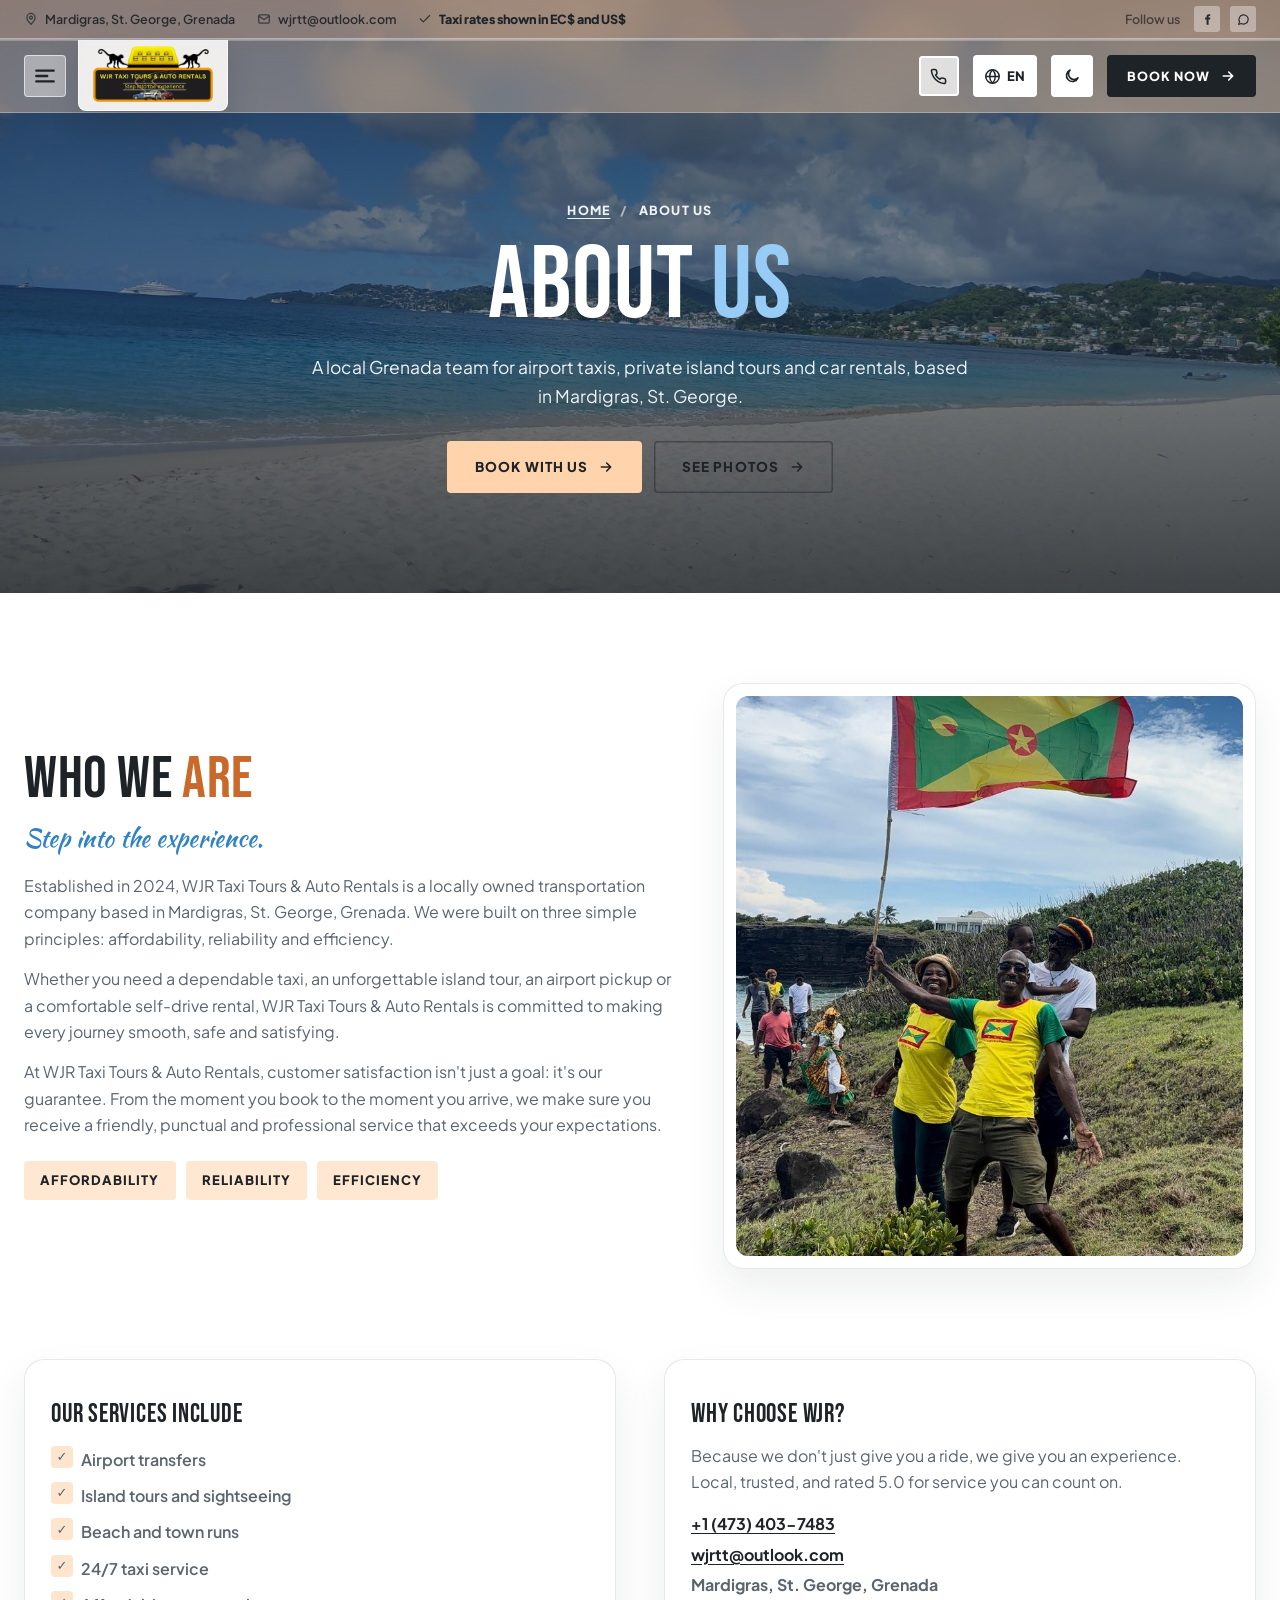
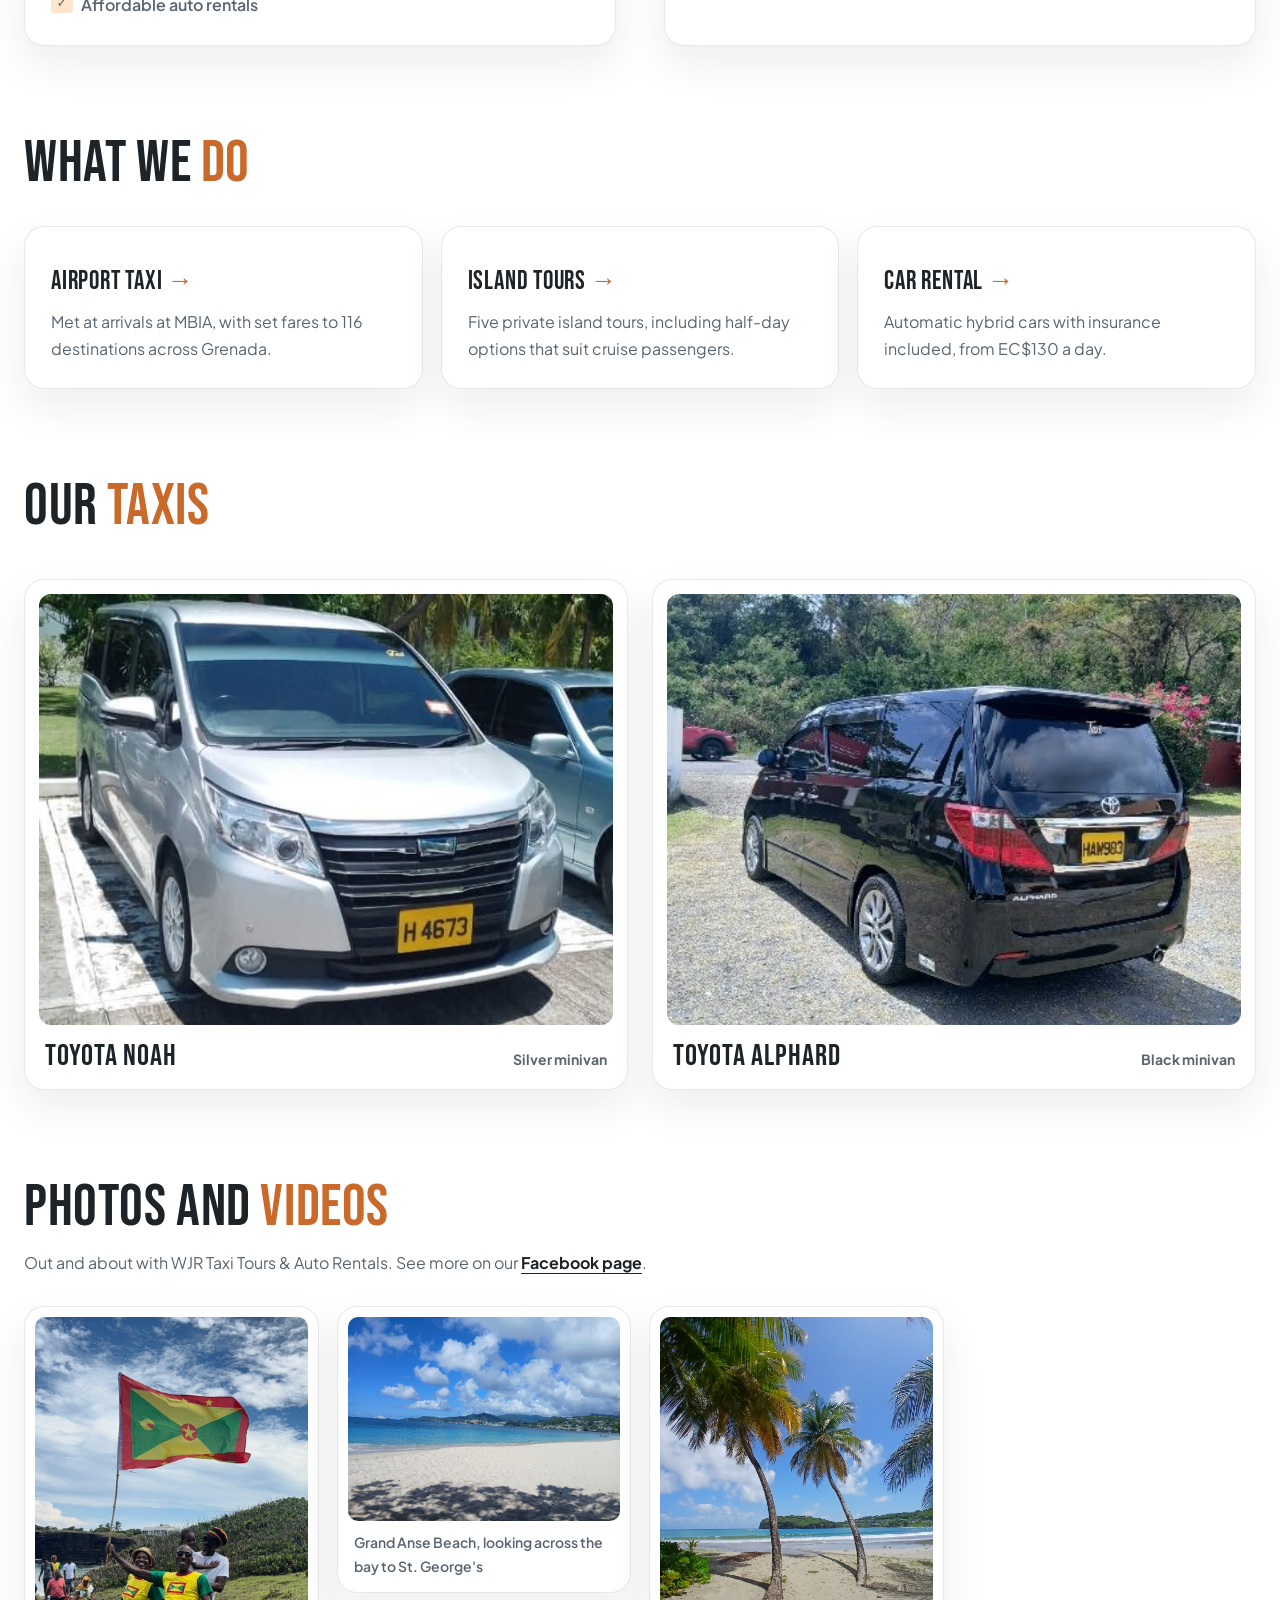
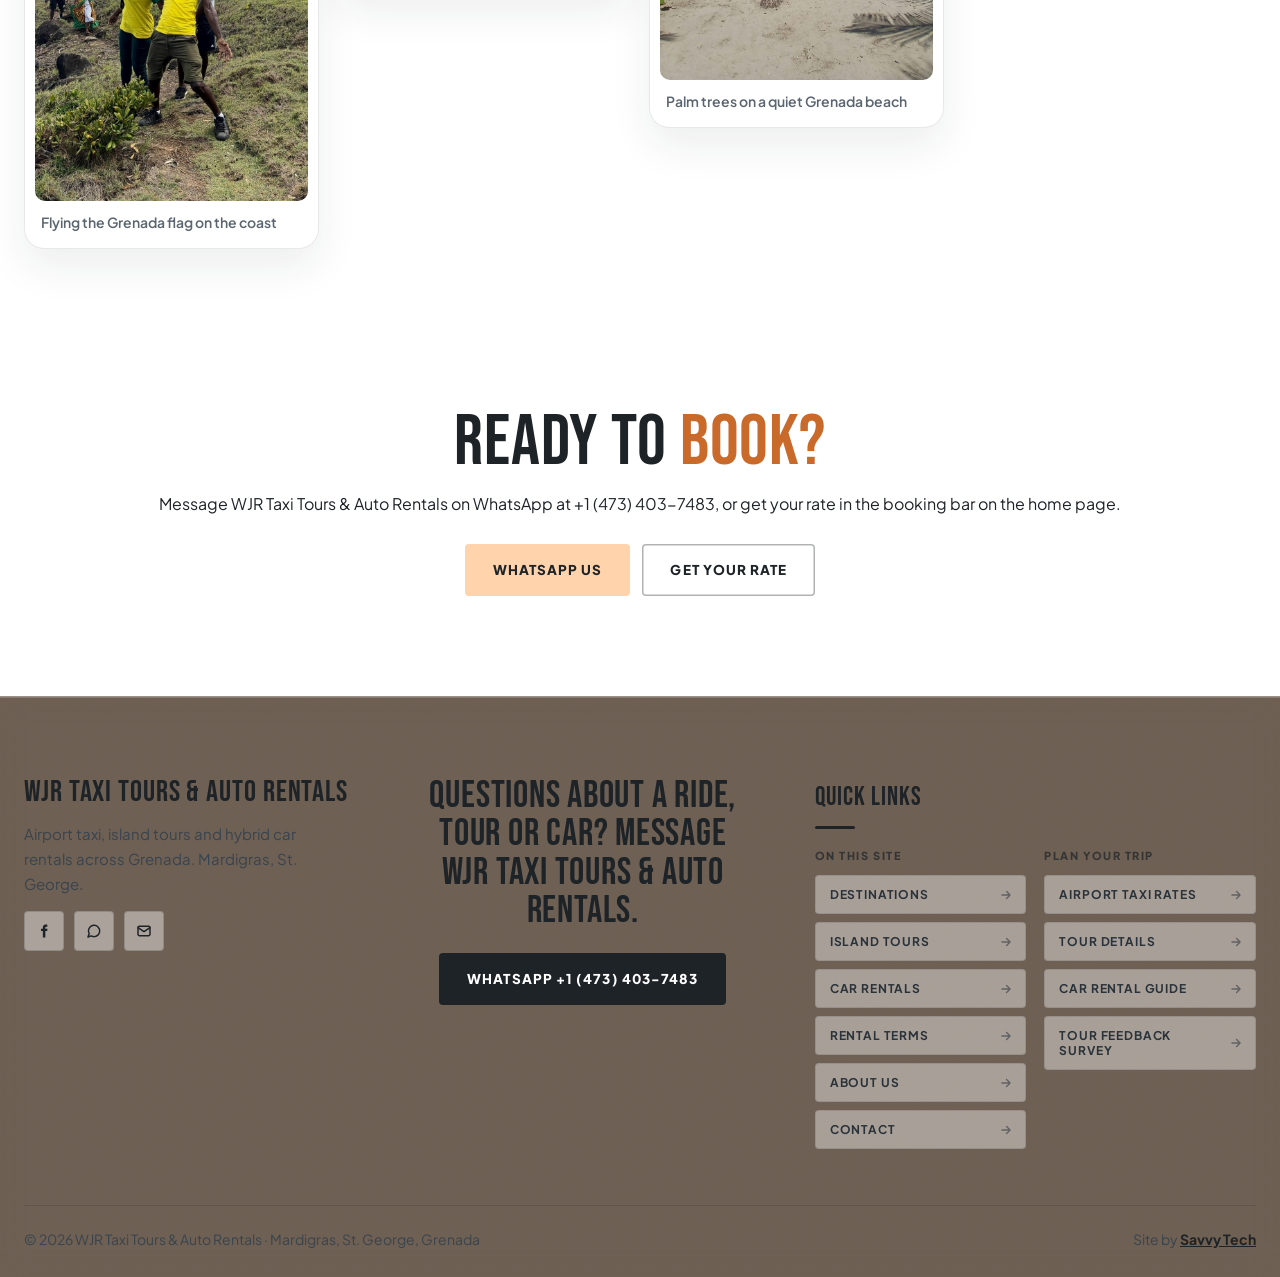
==== about/index.html @ b63c4456 "Add files via upload" ====
<!doctype html>
<html lang="en-GD" data-theme="light">
<head>
<meta charset="utf-8">
<base href="../">
<meta name="viewport" content="width=device-width, initial-scale=1, viewport-fit=cover">
<title>About Us | WJR Taxi Tours &amp; Auto Rentals, Grenada</title>
<meta name="description" content="Established in 2024, WJR Taxi Tours &amp; Auto Rentals is a locally owned taxi, island tour and car rental company in Mardigras, St. George, Grenada. Affordable, reliable and efficient.">
<meta name="keywords" content="Grenada taxi, Grenada airport taxi, Maurice Bishop International Airport taxi, MBIA taxi, Grenada airport transfer, Grenada island tours, private tour Grenada, car rental Grenada, hybrid car rental Grenada, taxi Grand Anse, St. George&#x27;s taxi, Grenada cruise port taxi, Mardigras St. George">
<link rel="canonical" href="https://projects473.github.io/wjrdemo2/about/">
<meta name="robots" content="index, follow, max-image-preview:large, max-snippet:-1">
<meta name="author" content="WJR Taxi Tours &amp; Auto Rentals">
<meta name="geo.region" content="GD-03">
<meta name="geo.placename" content="Mardigras, St. George, Grenada">
<meta name="geo.position" content="12.051823;-61.7259606">
<meta name="ICBM" content="12.051823, -61.7259606">
<meta name="format-detection" content="telephone=no">
<meta name="theme-color" content="#FFD3AC">
<link rel="icon" type="image/png" href="assets/favicon.png">
<link rel="apple-touch-icon" href="assets/apple-touch-icon.png">
<link rel="sitemap" type="application/xml" href="sitemap.xml">
<meta property="og:type" content="website">
<meta property="og:site_name" content="WJR Taxi Tours &amp; Auto Rentals">
<meta property="og:locale" content="en_US">
<meta property="og:title" content="About Us | WJR Taxi Tours &amp; Auto Rentals, Grenada">
<meta property="og:description" content="Established in 2024, WJR Taxi Tours &amp; Auto Rentals is a locally owned taxi, island tour and car rental company in Mardigras, St. George, Grenada. Affordable, reliable and efficient.">
<meta property="og:url" content="https://projects473.github.io/wjrdemo2/about/">
<meta property="og:image" content="https://projects473.github.io/wjrdemo2/assets/gallery/grenada-flag.jpg">
<meta property="og:image:alt" content="Flying the Grenada flag on the coast">
<meta name="twitter:card" content="summary_large_image">
<meta name="twitter:title" content="About Us | WJR Taxi Tours &amp; Auto Rentals, Grenada">
<meta name="twitter:description" content="Established in 2024, WJR Taxi Tours &amp; Auto Rentals is a locally owned taxi, island tour and car rental company in Mardigras, St. George, Grenada. Affordable, reliable and efficient.">
<meta name="twitter:image" content="https://projects473.github.io/wjrdemo2/assets/gallery/grenada-flag.jpg">
<script type="application/ld+json">
{
 "@context": "https://schema.org",
 "@graph": [
  {
   "@type": [
    "LocalBusiness",
    "TaxiService",
    "AutoRental"
   ],
   "@id": "https://projects473.github.io/wjrdemo2/#business",
   "name": "WJR Taxi Tours & Auto Rentals",
   "alternateName": "WJRTT",
   "slogan": "Step into the experience",
   "foundingDate": "2024",
   "openingHoursSpecification": {
    "@type": "OpeningHoursSpecification",
    "dayOfWeek": [
     "Monday",
     "Tuesday",
     "Wednesday",
     "Thursday",
     "Friday",
     "Saturday",
     "Sunday"
    ],
    "opens": "00:00",
    "closes": "23:59"
   },
   "description": "Grenada airport taxi from Maurice Bishop International Airport, cruise port pickups, private island tours and automatic hybrid car rentals, with rates in EC$ and US$.",
   "url": "https://projects473.github.io/wjrdemo2/",
   "logo": "https://projects473.github.io/wjrdemo2/assets/wjr-logo.png",
   "image": [
    "https://projects473.github.io/wjrdemo2/assets/st-georges.jpg",
    "https://projects473.github.io/wjrdemo2/assets/tower-estate.jpg"
   ],
   "telephone": "+1-473-403-7483",
   "email": "wjrtt@outlook.com",
   "currenciesAccepted": "XCD, USD",
   "priceRange": "EC$30 to EC$650",
   "address": {
    "@type": "PostalAddress",
    "addressLocality": "Mardigras",
    "addressRegion": "St. George",
    "addressCountry": "GD"
   },
   "geo": {
    "@type": "GeoCoordinates",
    "latitude": 12.051823,
    "longitude": -61.7259606
   },
   "hasMap": "https://maps.app.goo.gl/k7Sct81pZx5L4zoy9",
   "sameAs": [
    "https://www.facebook.com/WJRTaxiTours/"
   ],
   "areaServed": [
    {
     "@type": "Country",
     "name": "Grenada"
    },
    {
     "@type": "Airport",
     "name": "Maurice Bishop International Airport",
     "iataCode": "GND"
    }
   ],
   "contactPoint": {
    "@type": "ContactPoint",
    "telephone": "+1-473-403-7483",
    "contactType": "reservations",
    "availableLanguage": [
     "English"
    ]
   },
   "hasOfferCatalog": {
    "@type": "OfferCatalog",
    "name": "Taxi, tours and car rentals",
    "itemListElement": [
     {
      "@type": "Offer",
      "itemOffered": {
       "@type": "TaxiService",
       "name": "Grenada airport taxi and transfers",
       "url": "https://projects473.github.io/wjrdemo2/grenada-airport-taxi/"
      }
     },
     {
      "@type": "Offer",
      "itemOffered": {
       "@type": "TouristTrip",
       "name": "Private Grenada island tours",
       "url": "https://projects473.github.io/wjrdemo2/grenada-island-tours/"
      }
     },
     {
      "@type": "Offer",
      "itemOffered": {
       "@type": "Service",
       "serviceType": "Car rental",
       "name": "Automatic hybrid car rental in Grenada",
       "url": "https://projects473.github.io/wjrdemo2/grenada-car-rental/"
      }
     }
    ]
   }
  },
  {
   "@type": "WebSite",
   "@id": "https://projects473.github.io/wjrdemo2/#website",
   "url": "https://projects473.github.io/wjrdemo2/",
   "name": "WJR Taxi Tours & Auto Rentals",
   "inLanguage": "en",
   "publisher": {
    "@id": "https://projects473.github.io/wjrdemo2/#business"
   }
  },
  {
   "@type": [
    "WebPage",
    "AboutPage"
   ],
   "@id": "https://projects473.github.io/wjrdemo2/about/#webpage",
   "url": "https://projects473.github.io/wjrdemo2/about/",
   "name": "About Us | WJR Taxi Tours & Auto Rentals, Grenada",
   "description": "Established in 2024, WJR Taxi Tours & Auto Rentals is a locally owned taxi, island tour and car rental company in Mardigras, St. George, Grenada. Affordable, reliable and efficient.",
   "isPartOf": {
    "@id": "https://projects473.github.io/wjrdemo2/#website"
   },
   "about": {
    "@id": "https://projects473.github.io/wjrdemo2/#business"
   },
   "inLanguage": "en",
   "dateModified": "2026-11-03",
   "breadcrumb": {
    "@id": "https://projects473.github.io/wjrdemo2/about/#breadcrumb"
   }
  },
  {
   "@type": "BreadcrumbList",
   "@id": "https://projects473.github.io/wjrdemo2/about/#breadcrumb",
   "itemListElement": [
    {
     "@type": "ListItem",
     "position": 1,
     "name": "Home",
     "item": "https://projects473.github.io/wjrdemo2/"
    },
    {
     "@type": "ListItem",
     "position": 2,
     "name": "About us",
     "item": "https://projects473.github.io/wjrdemo2/about/"
    }
   ]
  },
  {
   "@type": "ImageGallery",
   "@id": "https://projects473.github.io/wjrdemo2/about/#photos",
   "name": "Photos and videos",
   "associatedMedia": [
    {
     "@type": "ImageObject",
     "contentUrl": "https://projects473.github.io/wjrdemo2/assets/gallery/grenada-flag.jpg",
     "caption": "Flying the Grenada flag on the coast"
    },
    {
     "@type": "ImageObject",
     "contentUrl": "https://projects473.github.io/wjrdemo2/assets/gallery/grand-anse-beach.jpg",
     "caption": "Grand Anse Beach, looking across the bay to St. George's"
    },
    {
     "@type": "ImageObject",
     "contentUrl": "https://projects473.github.io/wjrdemo2/assets/gallery/beach-palms.jpg",
     "caption": "Palm trees on a quiet Grenada beach"
    }
   ]
  }
 ]
}
</script>
<link rel="preconnect" href="https://fonts.googleapis.com">
<link rel="preconnect" href="https://fonts.gstatic.com" crossorigin>
<link href="https://fonts.googleapis.com/css2?family=Bebas+Neue&family=Kaushan+Script&family=Plus+Jakarta+Sans:wght@400;500;600;700;800&display=swap" rel="stylesheet">
<link rel="stylesheet" href="css/styles.css?v=202611061220">
<script>(function(){var t=null;try{t=new URLSearchParams(location.search).get('theme')||localStorage.getItem('wjr-theme')}catch(e){}if(t==='dark')document.documentElement.removeAttribute('data-theme');var d=document.documentElement;if('IntersectionObserver' in window){d.classList.add('js-rv');setTimeout(function(){d.classList.add('rv-all')},5000)}})();</script>
</head>
<body>
<header class="nav" id="nav">
  <div class="topstrip">
    <div class="wrap">
      <div class="ts-l">
        <span><svg width="14" height="14" viewBox="0 0 24 24" fill="none" stroke="currentColor" stroke-width="2.2" stroke-linecap="round" stroke-linejoin="round"><path d="M12 21s-7-6.2-7-11.5a7 7 0 0 1 14 0C19 14.8 12 21 12 21z"/><circle cx="12" cy="9.5" r="2.5"/></svg>Mardigras, St. George, Grenada</span>
        <a href="mailto:wjrtt@outlook.com"><svg width="14" height="14" viewBox="0 0 24 24" fill="none" stroke="currentColor" stroke-width="2.2" stroke-linecap="round" stroke-linejoin="round"><rect x="3" y="5" width="18" height="14" rx="2"/><path d="m3 7 9 6 9-6"/></svg>wjrtt@outlook.com</a>
        <span class="ts-hl"><svg width="14" height="14" viewBox="0 0 24 24" fill="none" stroke="currentColor" stroke-width="2.2" stroke-linecap="round" stroke-linejoin="round"><path d="M20 6 9 17l-5-5"/></svg>Taxi rates shown in EC$ and US$</span>
      </div>
      <div class="ts-r">
        <span>Follow us</span>
        <a href="https://www.facebook.com/WJRTaxiTours/" target="_blank" rel="noopener" aria-label="WJR Taxi Tours &amp; Auto Rentals on Facebook"><svg width="13" height="13" viewBox="0 0 24 24" fill="currentColor"><path d="M14 8.5V6.8c0-.8.2-1.3 1.4-1.3H17V2.3c-.3 0-1.3-.1-2.5-.1-2.5 0-4.2 1.5-4.2 4.3v2H7.5V12h2.8v9.8H14V12h2.8l.4-3.5z"/></svg></a>
        <a href="https://wa.me/14734037483" target="_blank" rel="noopener" aria-label="WhatsApp"><svg width="13" height="13" viewBox="0 0 24 24" fill="none" stroke="currentColor" stroke-width="2.2" stroke-linecap="round" stroke-linejoin="round"><path d="M3 21l1.7-5A8.5 8.5 0 1 1 8 19.3L3 21z"/></svg></a>
      </div>
    </div>
  </div>
  <div class="bar">
    <div class="wrap">
    <button class="menu-btn" type="button" aria-label="Open menu" aria-expanded="false" aria-controls="navlinks" id="menuBtn"><svg width="26" height="26" viewBox="0 0 24 24" fill="none" stroke="currentColor" stroke-width="2.2" stroke-linecap="round"><path d="M4 7h16M4 12h10M4 17h16"/></svg></button>
    <nav class="nav-links" id="navlinks" aria-label="Main">
      <a href="#destinations"><svg width="15" height="15" viewBox="0 0 24 24" fill="none" stroke="currentColor" stroke-width="2.2" stroke-linecap="round" stroke-linejoin="round"><path d="M12 21s-7-6.2-7-11.5a7 7 0 0 1 14 0C19 14.8 12 21 12 21z"/><circle cx="12" cy="9.5" r="2.5"/></svg><span>Destinations</span></a>
      <a href="#tours"><svg width="15" height="15" viewBox="0 0 24 24" fill="none" stroke="currentColor" stroke-width="2.2" stroke-linecap="round" stroke-linejoin="round"><path d="M12 22c0-6 1-10 3-13"/><path d="M15 9c-2-3-6-3-9-1 3 0 5 1 7 3M15 9c1-3 5-4 8-2-3 0-5 1-6 3M15 9c0-3-2-5-5-6 1 2 2 4 2 6"/></svg><span>Tours</span></a>
      <a href="#rentals"><svg width="15" height="15" viewBox="0 0 24 24" fill="none" stroke="currentColor" stroke-width="2.2" stroke-linecap="round" stroke-linejoin="round"><circle cx="8" cy="15" r="4"/><path d="m10.8 12.2 8.2-8.2M17 6l2 2M15 8l2 2"/></svg><span>Rentals</span></a>
      <a href="#contact"><svg width="15" height="15" viewBox="0 0 24 24" fill="none" stroke="currentColor" stroke-width="2.2" stroke-linecap="round" stroke-linejoin="round"><path d="M3 21l1.7-5A8.5 8.5 0 1 1 8 19.3L3 21z"/></svg><span>Contact</span></a>
      <a href="about/"><svg width="15" height="15" viewBox="0 0 24 24" fill="none" stroke="currentColor" stroke-width="2.2" stroke-linecap="round" stroke-linejoin="round"><circle cx="12" cy="8" r="4"/><path d="M4 21a8 8 0 0 1 16 0"/></svg><span>About</span></a>
    </nav>
    <a class="brand" href="#top" aria-label="WJR Taxi Tours and Auto Rentals, home"><img src="assets/wjr-logo-sm.png" alt="WJR Taxi Tours &amp; Auto Rentals logo" width="300" height="140"></a>
    <div class="nav-r">
      <a class="nav-call" href="tel:+14734037483"><i><svg width="17" height="17" viewBox="0 0 24 24" fill="none" stroke="currentColor" stroke-width="2.2" stroke-linecap="round" stroke-linejoin="round"><path d="M22 16.9v3a2 2 0 0 1-2.2 2 19.8 19.8 0 0 1-8.6-3.1 19.5 19.5 0 0 1-6-6A19.8 19.8 0 0 1 2.1 4.2 2 2 0 0 1 4.1 2h3a2 2 0 0 1 2 1.7c.1 1 .4 1.9.7 2.8a2 2 0 0 1-.5 2.1L8 9.9a16 16 0 0 0 6 6l1.3-1.3a2 2 0 0 1 2.1-.4c.9.3 1.8.6 2.8.7a2 2 0 0 1 1.7 2z"/></svg></i><span><small>Call or WhatsApp</small><b>+1 (473) 403-7483</b></span></a>
      <div class="lang notranslate" translate="no"><button class="lang-btn" type="button" id="langBtn" aria-haspopup="true" aria-expanded="false" aria-controls="langMenu" aria-label="Choose language" title="Translate this page"><svg width="17" height="17" viewBox="0 0 24 24" fill="none" stroke="currentColor" stroke-width="2" stroke-linecap="round" stroke-linejoin="round" aria-hidden="true"><circle cx="12" cy="12" r="9.5"/><path d="M2.5 12h19M12 2.5c2.6 2.6 4 6 4 9.5s-1.4 6.9-4 9.5c-2.6-2.6-4-6-4-9.5s1.4-6.9 4-9.5z"/></svg><span id="langCode">EN</span></button><ul class="lang-menu" id="langMenu" role="menu" hidden><li><button type="button" role="menuitemradio" data-lang="en" lang="en">English</button></li><li><button type="button" role="menuitemradio" data-lang="es" lang="es">Español</button></li><li><button type="button" role="menuitemradio" data-lang="fr" lang="fr">Français</button></li><li><button type="button" role="menuitemradio" data-lang="de" lang="de">Deutsch</button></li><li><button type="button" role="menuitemradio" data-lang="it" lang="it">Italiano</button></li><li><button type="button" role="menuitemradio" data-lang="pt" lang="pt">Português</button></li><li><button type="button" role="menuitemradio" data-lang="nl" lang="nl">Nederlands</button></li><li><button type="button" role="menuitemradio" data-lang="zh-CN" lang="zh-CN">中文</button></li></ul></div>
      <button class="theme-btn" type="button" id="themeBtn" aria-label="Switch to the white version" title="Switch between the charcoal and white versions"><svg class="moon" width="18" height="18" viewBox="0 0 24 24" fill="none" stroke="currentColor" stroke-width="2.2" stroke-linecap="round" stroke-linejoin="round"><circle cx="12" cy="12" r="4.5"/><path d="M12 2v2.5M12 19.5V22M2 12h2.5M19.5 12H22M4.9 4.9l1.8 1.8M17.3 17.3l1.8 1.8M4.9 19.1l1.8-1.8M17.3 6.7l1.8-1.8"/></svg><svg class="sun" width="18" height="18" viewBox="0 0 24 24" fill="none" stroke="currentColor" stroke-width="2.2" stroke-linecap="round" stroke-linejoin="round"><path d="M20 14.5A8 8 0 1 1 9.5 4a6.5 6.5 0 0 0 10.5 10.5z"/></svg></button>
      <a class="btn btn-dark btn-sm book-btn" href="#book">Book now <svg width="16" height="16" viewBox="0 0 24 24" fill="none" stroke="currentColor" stroke-width="2.4" stroke-linecap="round" stroke-linejoin="round"><path d="M5 12h14M13 6l6 6-6 6"/></svg></a>
    </div>
    </div>
  </div>
</header>

<main id="top">
  <section class="page-hero">
    <div class="bgimg" style="background-image:url('assets/gallery/grand-anse-beach.jpg')" aria-hidden="true"></div>
    <div class="wrap">
      <nav class="crumbs" aria-label="Breadcrumb"><ol><li><a href="./">Home</a></li><li aria-current="page">About us</li></ol></nav>
      <h1>About <span>us</span></h1>
      <p class="intro">A local Grenada team for airport taxis, private island tours and car rentals, based in Mardigras, St. George.</p>
      <div class="ctas"><a class="btn" href="./#book">Book with us <svg width="16" height="16" viewBox="0 0 24 24" fill="none" stroke="currentColor" stroke-width="2.4" stroke-linecap="round" stroke-linejoin="round" aria-hidden="true"><path d="M5 12h14M13 6l6 6-6 6"/></svg></a><a class="btn btn-ghost" href="about/#photos">See photos <svg width="16" height="16" viewBox="0 0 24 24" fill="none" stroke="currentColor" stroke-width="2.4" stroke-linecap="round" stroke-linejoin="round" aria-hidden="true"><path d="M5 12h14M13 6l6 6-6 6"/></svg></a></div>
    </div>
  </section>

  <section class="page-sec">
    <div class="wrap about-grid">
      <div>
        <h2 class="h2">Who we <span class="sky">are</span></h2>
        <p class="about-slogan">Step into the experience.</p>
        <p class="sub">Established in 2024, WJR Taxi Tours &amp; Auto Rentals is a locally owned transportation company based in Mardigras, St. George, Grenada. We were built on three simple principles: affordability, reliability and efficiency.</p>
        <p class="sub">Whether you need a dependable taxi, an unforgettable island tour, an airport pickup or a comfortable self-drive rental, WJR Taxi Tours &amp; Auto Rentals is committed to making every journey smooth, safe and satisfying.</p>
        <p class="sub">At WJR Taxi Tours &amp; Auto Rentals, customer satisfaction isn&#39;t just a goal: it&#39;s our guarantee. From the moment you book to the moment you arrive, we make sure you receive a friendly, punctual and professional service that exceeds your expectations.</p>
        <div class="principles"><span>Affordability</span><span>Reliability</span><span>Efficiency</span></div>
      </div>
      <figure class="about-photo glass"><img src="assets/gallery/grenada-flag.jpg" alt="Flying the Grenada flag on the coast" loading="eager"></figure>
    </div>
  </section>
  <section class="page-sec">
    <div class="wrap about-grid two-col">
      <div class="feature glass">
        <h3>Our services include</h3>
        <ul class="ticks"><li>Airport transfers</li><li>Island tours and sightseeing</li><li>Beach and town runs</li><li>24/7 taxi service</li><li>Affordable auto rentals</li></ul>
      </div>
      <div class="feature glass">
        <h3>Why choose WJR?</h3>
        <p>Because we don&#39;t just give you a ride, we give you an experience. Local, trusted, and rated 5.0 for service you can count on.</p>
        <p class="contact-lines"><a href="tel:+14734037483">+1 (473) 403-7483</a><a href="mailto:wjrtt@outlook.com">wjrtt@outlook.com</a><span>Mardigras, St. George, Grenada</span></p>
      </div>
    </div>
  </section>
  <section class="page-sec">
    <div class="wrap">
      <h2 class="h2">What we <span class="sky">do</span></h2>
      <div class="feature-grid three">
        <a class="feature glass link-card" href="grenada-airport-taxi/"><h3>Airport taxi</h3><p>Met at arrivals at MBIA, with set fares to 116 destinations across Grenada.</p></a>
        <a class="feature glass link-card" href="grenada-island-tours/"><h3>Island tours</h3><p>Five private island tours, including half-day options that suit cruise passengers.</p></a>
        <a class="feature glass link-card" href="grenada-car-rental/"><h3>Car rental</h3><p>Automatic hybrid cars with insurance included, from EC$130 a day.</p></a>
      </div>
    </div>
  </section>
  <section class="page-sec">
    <div class="wrap">
      <h2 class="h2">Our <span class="sky">taxis</span></h2>
      <div class="fleet">
        <figure class="fleet-card glass"><img src="assets/taxi-noah.jpg" alt="Silver Toyota Noah taxi minivan from WJR Taxi Tours &amp; Auto Rentals" loading="lazy"><figcaption><b>Toyota Noah</b><span>Silver minivan</span></figcaption></figure>
        <figure class="fleet-card glass"><img src="assets/taxi-alphard.jpg" alt="Black Toyota Alphard taxi minivan from WJR Taxi Tours &amp; Auto Rentals" loading="lazy"><figcaption><b>Toyota Alphard</b><span>Black minivan</span></figcaption></figure>
      </div>
      
    </div>
  </section>
  <section class="page-sec" id="photos">
    <div class="wrap">
      <h2 class="h2">Photos and <span class="sky">videos</span></h2>
      <p class="sub">Out and about with WJR Taxi Tours &amp; Auto Rentals. See more on our <a class="inline-link" href="https://www.facebook.com/WJRTaxiTours/" target="_blank" rel="noopener">Facebook page</a>.</p>
      <div class="gal-grid" id="galleryGrid" data-src="data/gallery.json"><figure class="gal-item glass"><button type="button" class="gal-open" aria-label="View larger: Flying the Grenada flag on the coast"><img src="assets/gallery/grenada-flag.jpg" alt="Flying the Grenada flag on the coast" loading="lazy"></button><figcaption>Flying the Grenada flag on the coast</figcaption></figure><figure class="gal-item glass"><button type="button" class="gal-open" aria-label="View larger: Grand Anse Beach, looking across the bay to St. George&#x27;s"><img src="assets/gallery/grand-anse-beach.jpg" alt="Grand Anse Beach, looking across the bay to St. George&#x27;s" loading="lazy"></button><figcaption>Grand Anse Beach, looking across the bay to St. George&#x27;s</figcaption></figure><figure class="gal-item glass"><button type="button" class="gal-open" aria-label="View larger: Palm trees on a quiet Grenada beach"><img src="assets/gallery/beach-palms.jpg" alt="Palm trees on a quiet Grenada beach" loading="lazy"></button><figcaption>Palm trees on a quiet Grenada beach</figcaption></figure></div>
    </div>
  </section>
  <dialog class="lightbox" id="lightbox" aria-label="Photo"><button type="button" class="lb-close" aria-label="Close">&times;</button><img alt=""><p></p></dialog>

  <section class="cta-band">
    <div class="wrap">
      <h2 class="h2">Ready to <span class="sky">book?</span></h2>
      <p class="sub" style="margin:14px auto 0">Message WJR Taxi Tours &amp; Auto Rentals on WhatsApp at +1 (473) 403-7483, or get your rate in the booking bar on the home page.</p>
      <div class="ctas"><a class="btn" href="https://wa.me/14734037483?text=Hello%20WJR%20Taxi%20Tours%20%26%20Auto%20Rentals%2C%20I%20would%20like%20to%20make%20a%20booking." target="_blank" rel="noopener">WhatsApp us</a><a class="btn btn-ghost" href="./#book">Get your rate</a></div>
    </div>
  </section>
</main>

<footer>
  <div class="f-bg" aria-hidden="true"></div>
  <div class="f-glass">
  <div class="wrap">
    <div class="f-grid">
      <div class="f-brand">
        <h4 class="f-name notranslate" translate="no">WJR Taxi Tours &amp; Auto Rentals</h4>
        <p>Airport taxi, island tours and hybrid car rentals across Grenada. Mardigras, St. George.</p>
        <div class="socials">
          <a href="https://www.facebook.com/WJRTaxiTours/" target="_blank" rel="noopener" aria-label="Facebook"><svg width="16" height="16" viewBox="0 0 24 24" fill="currentColor"><path d="M14 8.5V6.8c0-.8.2-1.3 1.4-1.3H17V2.3c-.3 0-1.3-.1-2.5-.1-2.5 0-4.2 1.5-4.2 4.3v2H7.5V12h2.8v9.8H14V12h2.8l.4-3.5z"/></svg></a>
          <a href="https://wa.me/14734037483" target="_blank" rel="noopener" aria-label="WhatsApp"><svg width="16" height="16" viewBox="0 0 24 24" fill="none" stroke="currentColor" stroke-width="2.2" stroke-linecap="round" stroke-linejoin="round"><path d="M3 21l1.7-5A8.5 8.5 0 1 1 8 19.3L3 21z"/></svg></a>
          <a href="mailto:wjrtt@outlook.com" aria-label="Email"><svg width="16" height="16" viewBox="0 0 24 24" fill="none" stroke="currentColor" stroke-width="2.2" stroke-linecap="round" stroke-linejoin="round"><rect x="3" y="5" width="18" height="14" rx="2"/><path d="m3 7 9 6 9-6"/></svg></a>
        </div>
      </div>
      <div class="f-mid">
        <h3>Questions about a ride,<br>tour or car? Message<br>WJR Taxi Tours &amp; Auto Rentals.</h3>
        <a class="btn" href="https://wa.me/14734037483" target="_blank" rel="noopener">WhatsApp +1 (473) 403-7483</a>
      </div>
      <div class="f-col f-links">
        <h4>Quick links</h4>
        <div class="ql-grid">
          <nav aria-label="On this site"><p class="ql-h">On this site</p><ul><li><a href="#destinations"><span>Destinations</span><svg width="14" height="14" viewBox="0 0 24 24" fill="none" stroke="currentColor" stroke-width="2.4" stroke-linecap="round" stroke-linejoin="round" aria-hidden="true"><path d="M5 12h14M13 6l6 6-6 6"/></svg></a></li><li><a href="#tours"><span>Island tours</span><svg width="14" height="14" viewBox="0 0 24 24" fill="none" stroke="currentColor" stroke-width="2.4" stroke-linecap="round" stroke-linejoin="round" aria-hidden="true"><path d="M5 12h14M13 6l6 6-6 6"/></svg></a></li><li><a href="#rentals"><span>Car rentals</span><svg width="14" height="14" viewBox="0 0 24 24" fill="none" stroke="currentColor" stroke-width="2.4" stroke-linecap="round" stroke-linejoin="round" aria-hidden="true"><path d="M5 12h14M13 6l6 6-6 6"/></svg></a></li><li><a href="#faq"><span>Rental terms</span><svg width="14" height="14" viewBox="0 0 24 24" fill="none" stroke="currentColor" stroke-width="2.4" stroke-linecap="round" stroke-linejoin="round" aria-hidden="true"><path d="M5 12h14M13 6l6 6-6 6"/></svg></a></li><li><a href="about/"><span>About us</span><svg width="14" height="14" viewBox="0 0 24 24" fill="none" stroke="currentColor" stroke-width="2.4" stroke-linecap="round" stroke-linejoin="round" aria-hidden="true"><path d="M5 12h14M13 6l6 6-6 6"/></svg></a></li><li><a href="#contact"><span>Contact</span><svg width="14" height="14" viewBox="0 0 24 24" fill="none" stroke="currentColor" stroke-width="2.4" stroke-linecap="round" stroke-linejoin="round" aria-hidden="true"><path d="M5 12h14M13 6l6 6-6 6"/></svg></a></li></ul></nav>
          <nav aria-label="Plan your trip"><p class="ql-h">Plan your trip</p><ul><li><a href="grenada-airport-taxi/"><span>Airport taxi rates</span><svg width="14" height="14" viewBox="0 0 24 24" fill="none" stroke="currentColor" stroke-width="2.4" stroke-linecap="round" stroke-linejoin="round" aria-hidden="true"><path d="M5 12h14M13 6l6 6-6 6"/></svg></a></li><li><a href="grenada-island-tours/"><span>Tour details</span><svg width="14" height="14" viewBox="0 0 24 24" fill="none" stroke="currentColor" stroke-width="2.4" stroke-linecap="round" stroke-linejoin="round" aria-hidden="true"><path d="M5 12h14M13 6l6 6-6 6"/></svg></a></li><li><a href="grenada-car-rental/"><span>Car rental guide</span><svg width="14" height="14" viewBox="0 0 24 24" fill="none" stroke="currentColor" stroke-width="2.4" stroke-linecap="round" stroke-linejoin="round" aria-hidden="true"><path d="M5 12h14M13 6l6 6-6 6"/></svg></a></li><li><a href="https://forms.office.com/r/e2x5VSHUy5" target="_blank" rel="noopener"><span>Tour feedback survey</span><svg width="14" height="14" viewBox="0 0 24 24" fill="none" stroke="currentColor" stroke-width="2.4" stroke-linecap="round" stroke-linejoin="round" aria-hidden="true"><path d="M5 12h14M13 6l6 6-6 6"/></svg></a></li></ul></nav>
        </div>
      </div>
    </div>
    <div class="f-bottom">
      <span>© 2026 WJR Taxi Tours &amp; Auto Rentals · Mardigras, St. George, Grenada</span>
      <span>Site by <a href="https://ghosten22.github.io/savvy-tech/">Savvy Tech</a></span>
    </div>
  </div>
  </div>
</footer>

<div class="mbar">
  <a class="btn btn-dark" href="#book">Book now</a>
  <a class="btn btn-peach wa" href="https://wa.me/14734037483" target="_blank" rel="noopener" aria-label="Chat on WhatsApp"><svg width="22" height="22" viewBox="0 0 24 24" fill="none" stroke="currentColor" stroke-width="2" stroke-linecap="round" stroke-linejoin="round"><path d="M3 21l1.7-5A8.5 8.5 0 1 1 8 19.3L3 21z"/></svg></a>
</div>
<script src="js/pages.js?v=202611061220"></script>
</body>
</html>
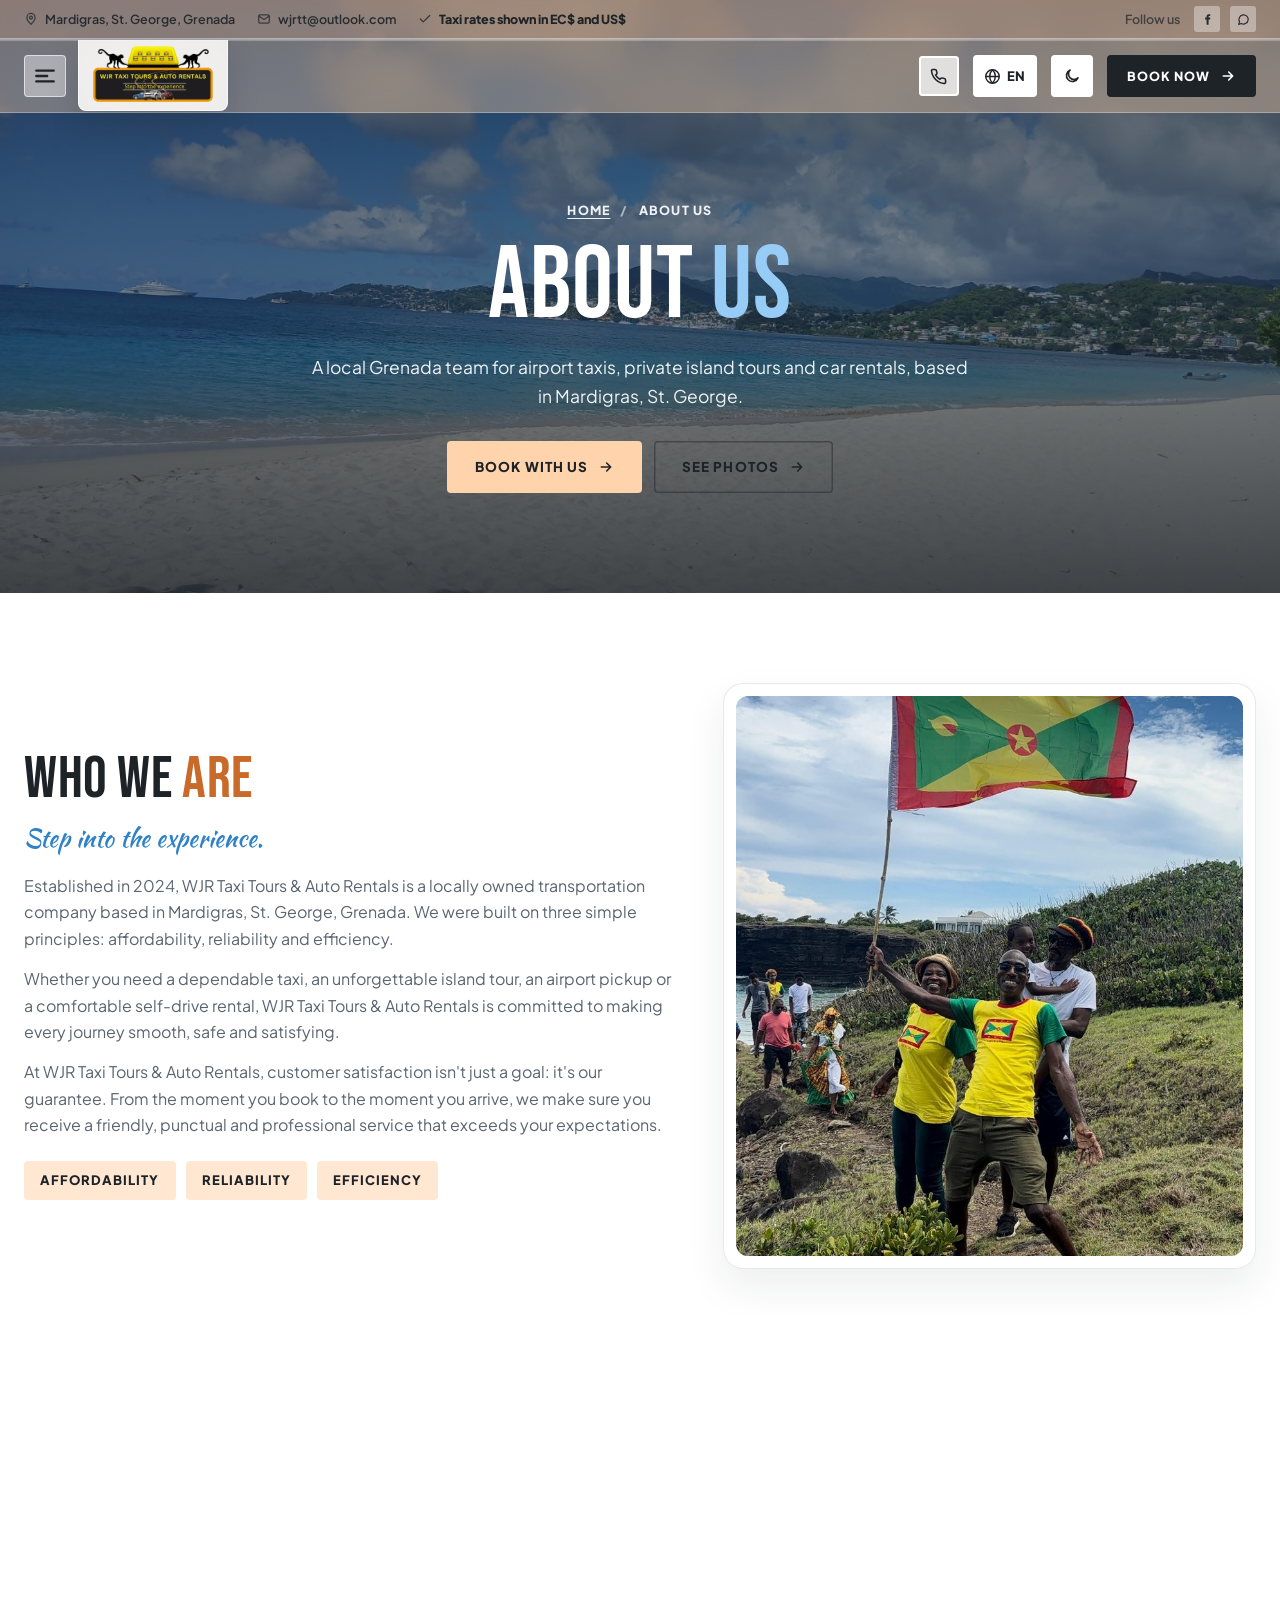
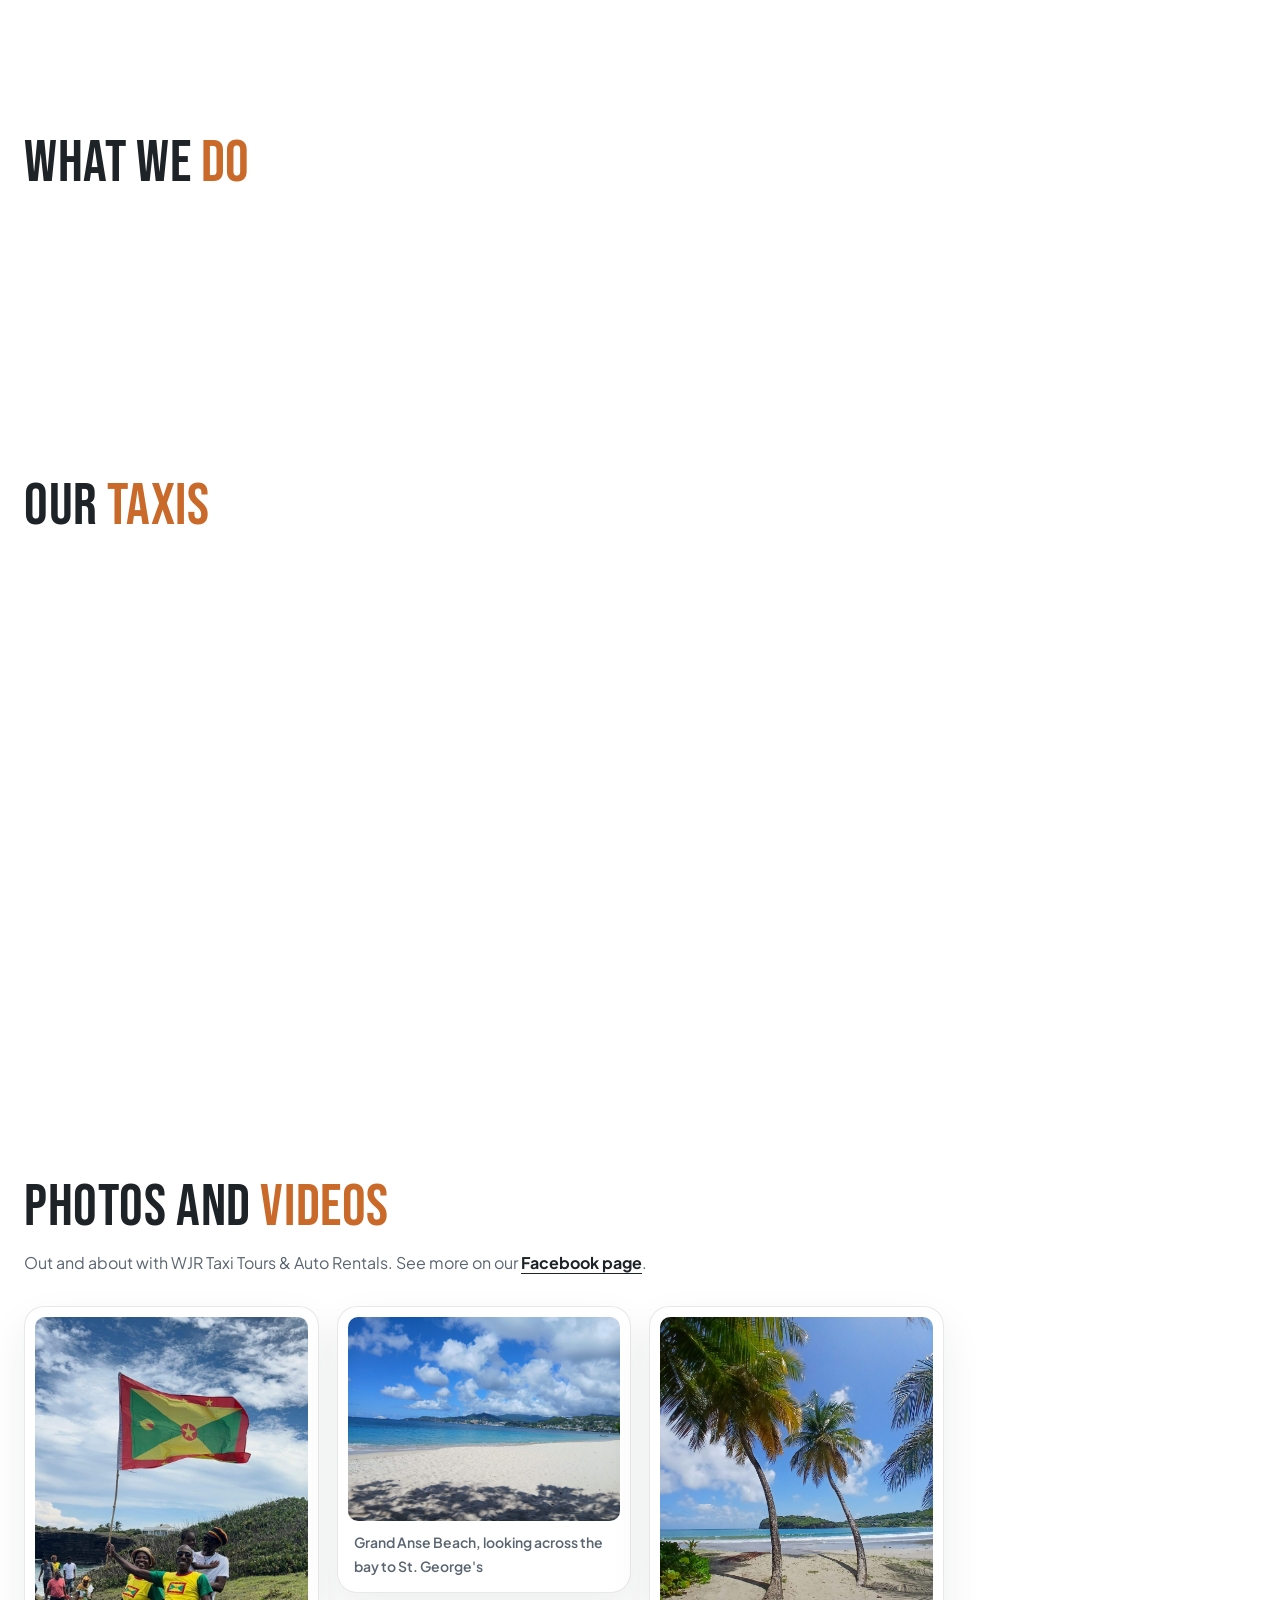
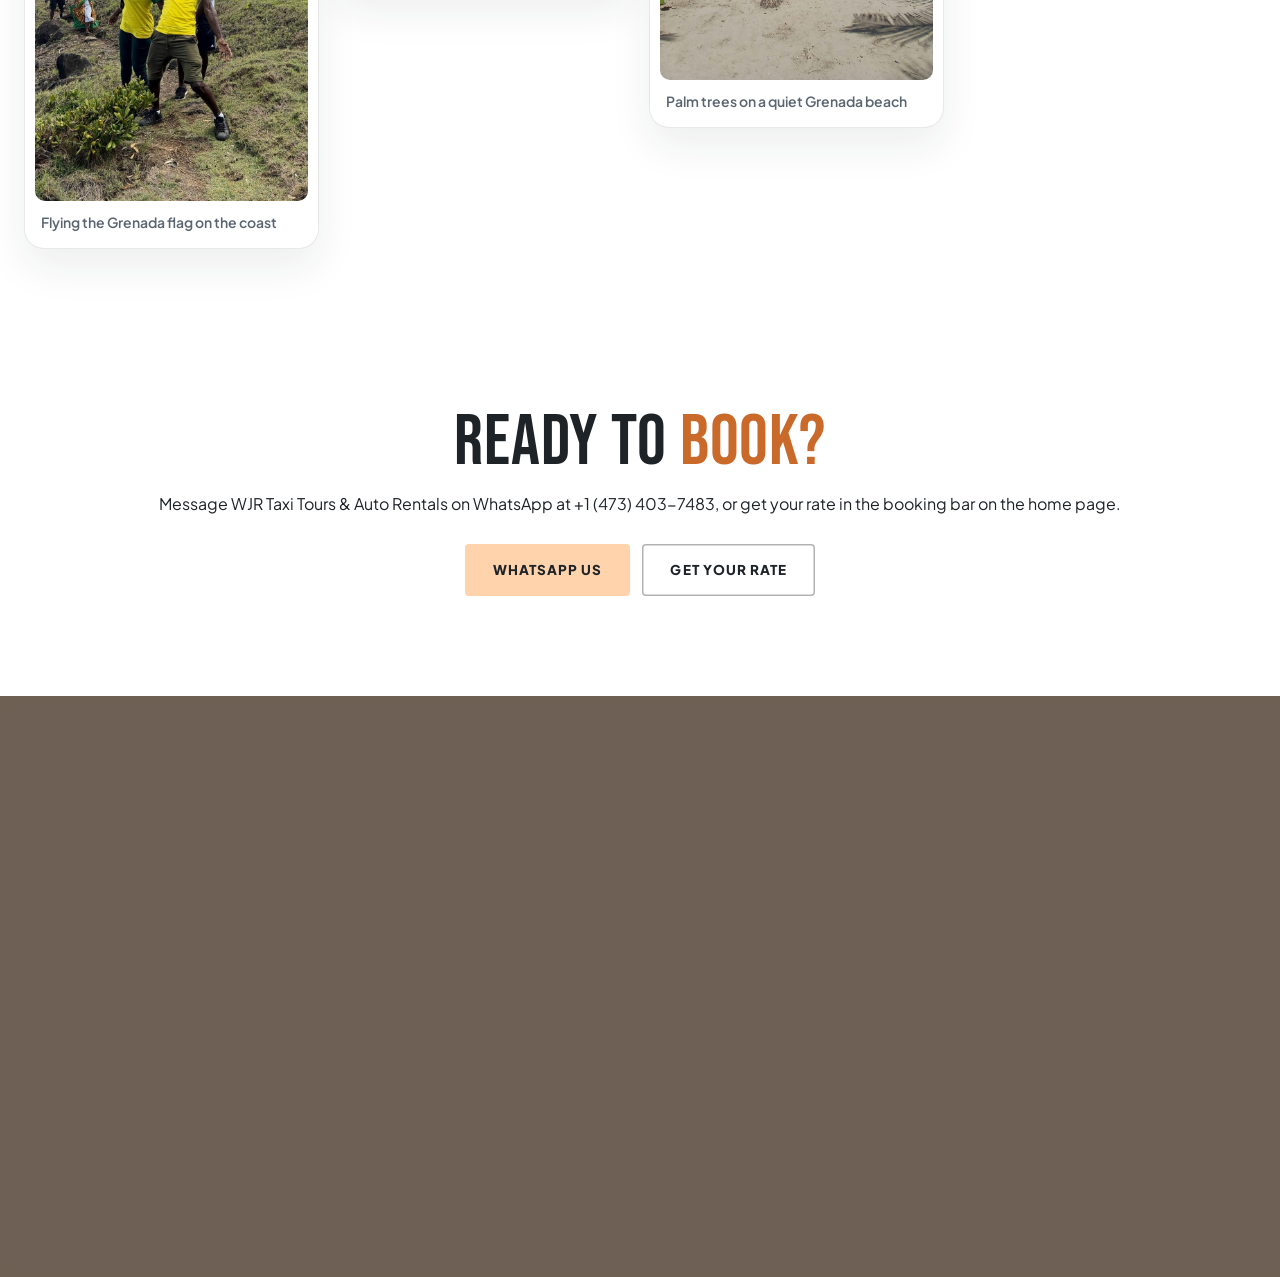
==== commit ef6e054d: "Add files via upload" ====
--- a/about/index.html
+++ b/about/index.html
@@ -214,7 +214,7 @@
 <link rel="preconnect" href="https://fonts.googleapis.com">
 <link rel="preconnect" href="https://fonts.gstatic.com" crossorigin>
 <link href="https://fonts.googleapis.com/css2?family=Bebas+Neue&family=Kaushan+Script&family=Plus+Jakarta+Sans:wght@400;500;600;700;800&display=swap" rel="stylesheet">
-<link rel="stylesheet" href="css/styles.css?v=202611061220">
+<link rel="stylesheet" href="css/styles.css?v=202611071440">
 <script>(function(){var t=null;try{t=new URLSearchParams(location.search).get('theme')||localStorage.getItem('wjr-theme')}catch(e){}if(t==='dark')document.documentElement.removeAttribute('data-theme');var d=document.documentElement;if('IntersectionObserver' in window){d.classList.add('js-rv');setTimeout(function(){d.classList.add('rv-all')},5000)}})();</script>
 </head>
 <body>
@@ -256,11 +256,11 @@
 
 <main id="top">
   <section class="page-hero">
-    <div class="bgimg" style="background-image:url('assets/gallery/grand-anse-beach.jpg')" aria-hidden="true"></div>
+    <div class="bgimg" style="background-image:url('assets/gallery/grand-anse-beach.jpg')" aria-hidden="true" data-edit="b1"></div>
     <div class="wrap">
       <nav class="crumbs" aria-label="Breadcrumb"><ol><li><a href="./">Home</a></li><li aria-current="page">About us</li></ol></nav>
-      <h1>About <span>us</span></h1>
-      <p class="intro">A local Grenada team for airport taxis, private island tours and car rentals, based in Mardigras, St. George.</p>
+      <h1 data-edit="t1">About <span>us</span></h1>
+      <p class="intro" data-edit="t2">A local Grenada team for airport taxis, private island tours and car rentals, based in Mardigras, St. George.</p>
       <div class="ctas"><a class="btn" href="./#book">Book with us <svg width="16" height="16" viewBox="0 0 24 24" fill="none" stroke="currentColor" stroke-width="2.4" stroke-linecap="round" stroke-linejoin="round" aria-hidden="true"><path d="M5 12h14M13 6l6 6-6 6"/></svg></a><a class="btn btn-ghost" href="about/#photos">See photos <svg width="16" height="16" viewBox="0 0 24 24" fill="none" stroke="currentColor" stroke-width="2.4" stroke-linecap="round" stroke-linejoin="round" aria-hidden="true"><path d="M5 12h14M13 6l6 6-6 6"/></svg></a></div>
     </div>
   </section>
@@ -268,62 +268,62 @@
   <section class="page-sec">
     <div class="wrap about-grid">
       <div>
-        <h2 class="h2">Who we <span class="sky">are</span></h2>
-        <p class="about-slogan">Step into the experience.</p>
-        <p class="sub">Established in 2024, WJR Taxi Tours &amp; Auto Rentals is a locally owned transportation company based in Mardigras, St. George, Grenada. We were built on three simple principles: affordability, reliability and efficiency.</p>
-        <p class="sub">Whether you need a dependable taxi, an unforgettable island tour, an airport pickup or a comfortable self-drive rental, WJR Taxi Tours &amp; Auto Rentals is committed to making every journey smooth, safe and satisfying.</p>
-        <p class="sub">At WJR Taxi Tours &amp; Auto Rentals, customer satisfaction isn&#39;t just a goal: it&#39;s our guarantee. From the moment you book to the moment you arrive, we make sure you receive a friendly, punctual and professional service that exceeds your expectations.</p>
+        <h2 class="h2" data-edit="t3">Who we <span class="sky">are</span></h2>
+        <p class="about-slogan" data-edit="t4">Step into the experience.</p>
+        <p class="sub" data-edit="t5">Established in 2024, WJR Taxi Tours &amp; Auto Rentals is a locally owned transportation company based in Mardigras, St. George, Grenada. We were built on three simple principles: affordability, reliability and efficiency.</p>
+        <p class="sub" data-edit="t6">Whether you need a dependable taxi, an unforgettable island tour, an airport pickup or a comfortable self-drive rental, WJR Taxi Tours &amp; Auto Rentals is committed to making every journey smooth, safe and satisfying.</p>
+        <p class="sub" data-edit="t7">At WJR Taxi Tours &amp; Auto Rentals, customer satisfaction isn&#39;t just a goal: it&#39;s our guarantee. From the moment you book to the moment you arrive, we make sure you receive a friendly, punctual and professional service that exceeds your expectations.</p>
         <div class="principles"><span>Affordability</span><span>Reliability</span><span>Efficiency</span></div>
       </div>
-      <figure class="about-photo glass"><img src="assets/gallery/grenada-flag.jpg" alt="Flying the Grenada flag on the coast" loading="eager"></figure>
+      <figure class="about-photo glass"><img src="assets/gallery/grenada-flag.jpg" alt="Flying the Grenada flag on the coast" loading="eager" data-edit="i1"></figure>
     </div>
   </section>
   <section class="page-sec">
     <div class="wrap about-grid two-col">
       <div class="feature glass">
-        <h3>Our services include</h3>
-        <ul class="ticks"><li>Airport transfers</li><li>Island tours and sightseeing</li><li>Beach and town runs</li><li>24/7 taxi service</li><li>Affordable auto rentals</li></ul>
+        <h3 data-edit="t8">Our services include</h3>
+        <ul class="ticks"><li data-edit="t9">Airport transfers</li><li data-edit="t10">Island tours and sightseeing</li><li data-edit="t11">Beach and town runs</li><li data-edit="t12">24/7 taxi service</li><li data-edit="t13">Affordable auto rentals</li></ul>
       </div>
       <div class="feature glass">
-        <h3>Why choose WJR?</h3>
-        <p>Because we don&#39;t just give you a ride, we give you an experience. Local, trusted, and rated 5.0 for service you can count on.</p>
-        <p class="contact-lines"><a href="tel:+14734037483">+1 (473) 403-7483</a><a href="mailto:wjrtt@outlook.com">wjrtt@outlook.com</a><span>Mardigras, St. George, Grenada</span></p>
+        <h3 data-edit="t14">Why choose WJR?</h3>
+        <p data-edit="t15">Because we don&#39;t just give you a ride, we give you an experience. Local, trusted, and rated 5.0 for service you can count on.</p>
+        <p class="contact-lines" data-edit="t16"><a href="tel:+14734037483">+1 (473) 403-7483</a><a href="mailto:wjrtt@outlook.com">wjrtt@outlook.com</a><span>Mardigras, St. George, Grenada</span></p>
       </div>
     </div>
   </section>
   <section class="page-sec">
     <div class="wrap">
-      <h2 class="h2">What we <span class="sky">do</span></h2>
+      <h2 class="h2" data-edit="t17">What we <span class="sky">do</span></h2>
       <div class="feature-grid three">
-        <a class="feature glass link-card" href="grenada-airport-taxi/"><h3>Airport taxi</h3><p>Met at arrivals at MBIA, with set fares to 116 destinations across Grenada.</p></a>
-        <a class="feature glass link-card" href="grenada-island-tours/"><h3>Island tours</h3><p>Five private island tours, including half-day options that suit cruise passengers.</p></a>
-        <a class="feature glass link-card" href="grenada-car-rental/"><h3>Car rental</h3><p>Automatic hybrid cars with insurance included, from EC$130 a day.</p></a>
+        <a class="feature glass link-card" href="grenada-airport-taxi/"><h3 data-edit="t18">Airport taxi</h3><p data-edit="t19">Met at arrivals at MBIA, with set fares to 116 destinations across Grenada.</p></a>
+        <a class="feature glass link-card" href="grenada-island-tours/"><h3 data-edit="t20">Island tours</h3><p data-edit="t21">Five private island tours, including half-day options that suit cruise passengers.</p></a>
+        <a class="feature glass link-card" href="grenada-car-rental/"><h3 data-edit="t22">Car rental</h3><p data-edit="t23">Automatic hybrid cars with insurance included, from EC$130 a day.</p></a>
       </div>
     </div>
   </section>
   <section class="page-sec">
     <div class="wrap">
-      <h2 class="h2">Our <span class="sky">taxis</span></h2>
+      <h2 class="h2" data-edit="t24">Our <span class="sky">taxis</span></h2>
       <div class="fleet">
-        <figure class="fleet-card glass"><img src="assets/taxi-noah.jpg" alt="Silver Toyota Noah taxi minivan from WJR Taxi Tours &amp; Auto Rentals" loading="lazy"><figcaption><b>Toyota Noah</b><span>Silver minivan</span></figcaption></figure>
-        <figure class="fleet-card glass"><img src="assets/taxi-alphard.jpg" alt="Black Toyota Alphard taxi minivan from WJR Taxi Tours &amp; Auto Rentals" loading="lazy"><figcaption><b>Toyota Alphard</b><span>Black minivan</span></figcaption></figure>
+        <figure class="fleet-card glass"><img src="assets/taxi-noah.jpg" alt="Silver Toyota Noah taxi minivan from WJR Taxi Tours &amp; Auto Rentals" loading="lazy" data-edit="i2"><figcaption data-edit="t25"><b>Toyota Noah</b><span>Silver minivan</span></figcaption></figure>
+        <figure class="fleet-card glass"><img src="assets/taxi-alphard.jpg" alt="Black Toyota Alphard taxi minivan from WJR Taxi Tours &amp; Auto Rentals" loading="lazy" data-edit="i3"><figcaption data-edit="t26"><b>Toyota Alphard</b><span>Black minivan</span></figcaption></figure>
       </div>
       
     </div>
   </section>
   <section class="page-sec" id="photos">
     <div class="wrap">
-      <h2 class="h2">Photos and <span class="sky">videos</span></h2>
-      <p class="sub">Out and about with WJR Taxi Tours &amp; Auto Rentals. See more on our <a class="inline-link" href="https://www.facebook.com/WJRTaxiTours/" target="_blank" rel="noopener">Facebook page</a>.</p>
+      <h2 class="h2" data-edit="t27">Photos and <span class="sky">videos</span></h2>
+      <p class="sub" data-edit="t28">Out and about with WJR Taxi Tours &amp; Auto Rentals. See more on our <a class="inline-link" href="https://www.facebook.com/WJRTaxiTours/" target="_blank" rel="noopener">Facebook page</a>.</p>
       <div class="gal-grid" id="galleryGrid" data-src="data/gallery.json"><figure class="gal-item glass"><button type="button" class="gal-open" aria-label="View larger: Flying the Grenada flag on the coast"><img src="assets/gallery/grenada-flag.jpg" alt="Flying the Grenada flag on the coast" loading="lazy"></button><figcaption>Flying the Grenada flag on the coast</figcaption></figure><figure class="gal-item glass"><button type="button" class="gal-open" aria-label="View larger: Grand Anse Beach, looking across the bay to St. George&#x27;s"><img src="assets/gallery/grand-anse-beach.jpg" alt="Grand Anse Beach, looking across the bay to St. George&#x27;s" loading="lazy"></button><figcaption>Grand Anse Beach, looking across the bay to St. George&#x27;s</figcaption></figure><figure class="gal-item glass"><button type="button" class="gal-open" aria-label="View larger: Palm trees on a quiet Grenada beach"><img src="assets/gallery/beach-palms.jpg" alt="Palm trees on a quiet Grenada beach" loading="lazy"></button><figcaption>Palm trees on a quiet Grenada beach</figcaption></figure></div>
     </div>
   </section>
-  <dialog class="lightbox" id="lightbox" aria-label="Photo"><button type="button" class="lb-close" aria-label="Close">&times;</button><img alt=""><p></p></dialog>
+  <dialog class="lightbox" id="lightbox" aria-label="Photo"><button type="button" class="lb-close" aria-label="Close">&times;</button><img alt="" data-edit="i4"><p></p></dialog>
 
   <section class="cta-band">
     <div class="wrap">
-      <h2 class="h2">Ready to <span class="sky">book?</span></h2>
-      <p class="sub" style="margin:14px auto 0">Message WJR Taxi Tours &amp; Auto Rentals on WhatsApp at +1 (473) 403-7483, or get your rate in the booking bar on the home page.</p>
+      <h2 class="h2" data-edit="t29">Ready to <span class="sky">book?</span></h2>
+      <p class="sub" style="margin:14px auto 0" data-edit="t30">Message WJR Taxi Tours &amp; Auto Rentals on WhatsApp at +1 (473) 403-7483, or get your rate in the booking bar on the home page.</p>
       <div class="ctas"><a class="btn" href="https://wa.me/14734037483?text=Hello%20WJR%20Taxi%20Tours%20%26%20Auto%20Rentals%2C%20I%20would%20like%20to%20make%20a%20booking." target="_blank" rel="noopener">WhatsApp us</a><a class="btn btn-ghost" href="./#book">Get your rate</a></div>
     </div>
   </section>
@@ -335,8 +335,8 @@
   <div class="wrap">
     <div class="f-grid">
       <div class="f-brand">
-        <h4 class="f-name notranslate" translate="no">WJR Taxi Tours &amp; Auto Rentals</h4>
-        <p>Airport taxi, island tours and hybrid car rentals across Grenada. Mardigras, St. George.</p>
+        <h4 class="f-name notranslate" translate="no" data-edit="t31">WJR Taxi Tours &amp; Auto Rentals</h4>
+        <p data-edit="t32">Airport taxi, island tours and hybrid car rentals across Grenada. Mardigras, St. George.</p>
         <div class="socials">
           <a href="https://www.facebook.com/WJRTaxiTours/" target="_blank" rel="noopener" aria-label="Facebook"><svg width="16" height="16" viewBox="0 0 24 24" fill="currentColor"><path d="M14 8.5V6.8c0-.8.2-1.3 1.4-1.3H17V2.3c-.3 0-1.3-.1-2.5-.1-2.5 0-4.2 1.5-4.2 4.3v2H7.5V12h2.8v9.8H14V12h2.8l.4-3.5z"/></svg></a>
           <a href="https://wa.me/14734037483" target="_blank" rel="noopener" aria-label="WhatsApp"><svg width="16" height="16" viewBox="0 0 24 24" fill="none" stroke="currentColor" stroke-width="2.2" stroke-linecap="round" stroke-linejoin="round"><path d="M3 21l1.7-5A8.5 8.5 0 1 1 8 19.3L3 21z"/></svg></a>
@@ -344,11 +344,11 @@
         </div>
       </div>
       <div class="f-mid">
-        <h3>Questions about a ride,<br>tour or car? Message<br>WJR Taxi Tours &amp; Auto Rentals.</h3>
+        <h3 data-edit="t33">Questions about a ride,<br>tour or car? Message<br>WJR Taxi Tours &amp; Auto Rentals.</h3>
         <a class="btn" href="https://wa.me/14734037483" target="_blank" rel="noopener">WhatsApp +1 (473) 403-7483</a>
       </div>
       <div class="f-col f-links">
-        <h4>Quick links</h4>
+        <h4 data-edit="t34">Quick links</h4>
         <div class="ql-grid">
           <nav aria-label="On this site"><p class="ql-h">On this site</p><ul><li><a href="#destinations"><span>Destinations</span><svg width="14" height="14" viewBox="0 0 24 24" fill="none" stroke="currentColor" stroke-width="2.4" stroke-linecap="round" stroke-linejoin="round" aria-hidden="true"><path d="M5 12h14M13 6l6 6-6 6"/></svg></a></li><li><a href="#tours"><span>Island tours</span><svg width="14" height="14" viewBox="0 0 24 24" fill="none" stroke="currentColor" stroke-width="2.4" stroke-linecap="round" stroke-linejoin="round" aria-hidden="true"><path d="M5 12h14M13 6l6 6-6 6"/></svg></a></li><li><a href="#rentals"><span>Car rentals</span><svg width="14" height="14" viewBox="0 0 24 24" fill="none" stroke="currentColor" stroke-width="2.4" stroke-linecap="round" stroke-linejoin="round" aria-hidden="true"><path d="M5 12h14M13 6l6 6-6 6"/></svg></a></li><li><a href="#faq"><span>Rental terms</span><svg width="14" height="14" viewBox="0 0 24 24" fill="none" stroke="currentColor" stroke-width="2.4" stroke-linecap="round" stroke-linejoin="round" aria-hidden="true"><path d="M5 12h14M13 6l6 6-6 6"/></svg></a></li><li><a href="about/"><span>About us</span><svg width="14" height="14" viewBox="0 0 24 24" fill="none" stroke="currentColor" stroke-width="2.4" stroke-linecap="round" stroke-linejoin="round" aria-hidden="true"><path d="M5 12h14M13 6l6 6-6 6"/></svg></a></li><li><a href="#contact"><span>Contact</span><svg width="14" height="14" viewBox="0 0 24 24" fill="none" stroke="currentColor" stroke-width="2.4" stroke-linecap="round" stroke-linejoin="round" aria-hidden="true"><path d="M5 12h14M13 6l6 6-6 6"/></svg></a></li></ul></nav>
           <nav aria-label="Plan your trip"><p class="ql-h">Plan your trip</p><ul><li><a href="grenada-airport-taxi/"><span>Airport taxi rates</span><svg width="14" height="14" viewBox="0 0 24 24" fill="none" stroke="currentColor" stroke-width="2.4" stroke-linecap="round" stroke-linejoin="round" aria-hidden="true"><path d="M5 12h14M13 6l6 6-6 6"/></svg></a></li><li><a href="grenada-island-tours/"><span>Tour details</span><svg width="14" height="14" viewBox="0 0 24 24" fill="none" stroke="currentColor" stroke-width="2.4" stroke-linecap="round" stroke-linejoin="round" aria-hidden="true"><path d="M5 12h14M13 6l6 6-6 6"/></svg></a></li><li><a href="grenada-car-rental/"><span>Car rental guide</span><svg width="14" height="14" viewBox="0 0 24 24" fill="none" stroke="currentColor" stroke-width="2.4" stroke-linecap="round" stroke-linejoin="round" aria-hidden="true"><path d="M5 12h14M13 6l6 6-6 6"/></svg></a></li><li><a href="https://forms.office.com/r/e2x5VSHUy5" target="_blank" rel="noopener"><span>Tour feedback survey</span><svg width="14" height="14" viewBox="0 0 24 24" fill="none" stroke="currentColor" stroke-width="2.4" stroke-linecap="round" stroke-linejoin="round" aria-hidden="true"><path d="M5 12h14M13 6l6 6-6 6"/></svg></a></li></ul></nav>
@@ -367,6 +367,6 @@
   <a class="btn btn-dark" href="#book">Book now</a>
   <a class="btn btn-peach wa" href="https://wa.me/14734037483" target="_blank" rel="noopener" aria-label="Chat on WhatsApp"><svg width="22" height="22" viewBox="0 0 24 24" fill="none" stroke="currentColor" stroke-width="2" stroke-linecap="round" stroke-linejoin="round"><path d="M3 21l1.7-5A8.5 8.5 0 1 1 8 19.3L3 21z"/></svg></a>
 </div>
-<script src="js/pages.js?v=202611061220"></script>
+<script src="js/pages.js?v=202611071440"></script>
 </body>
 </html>
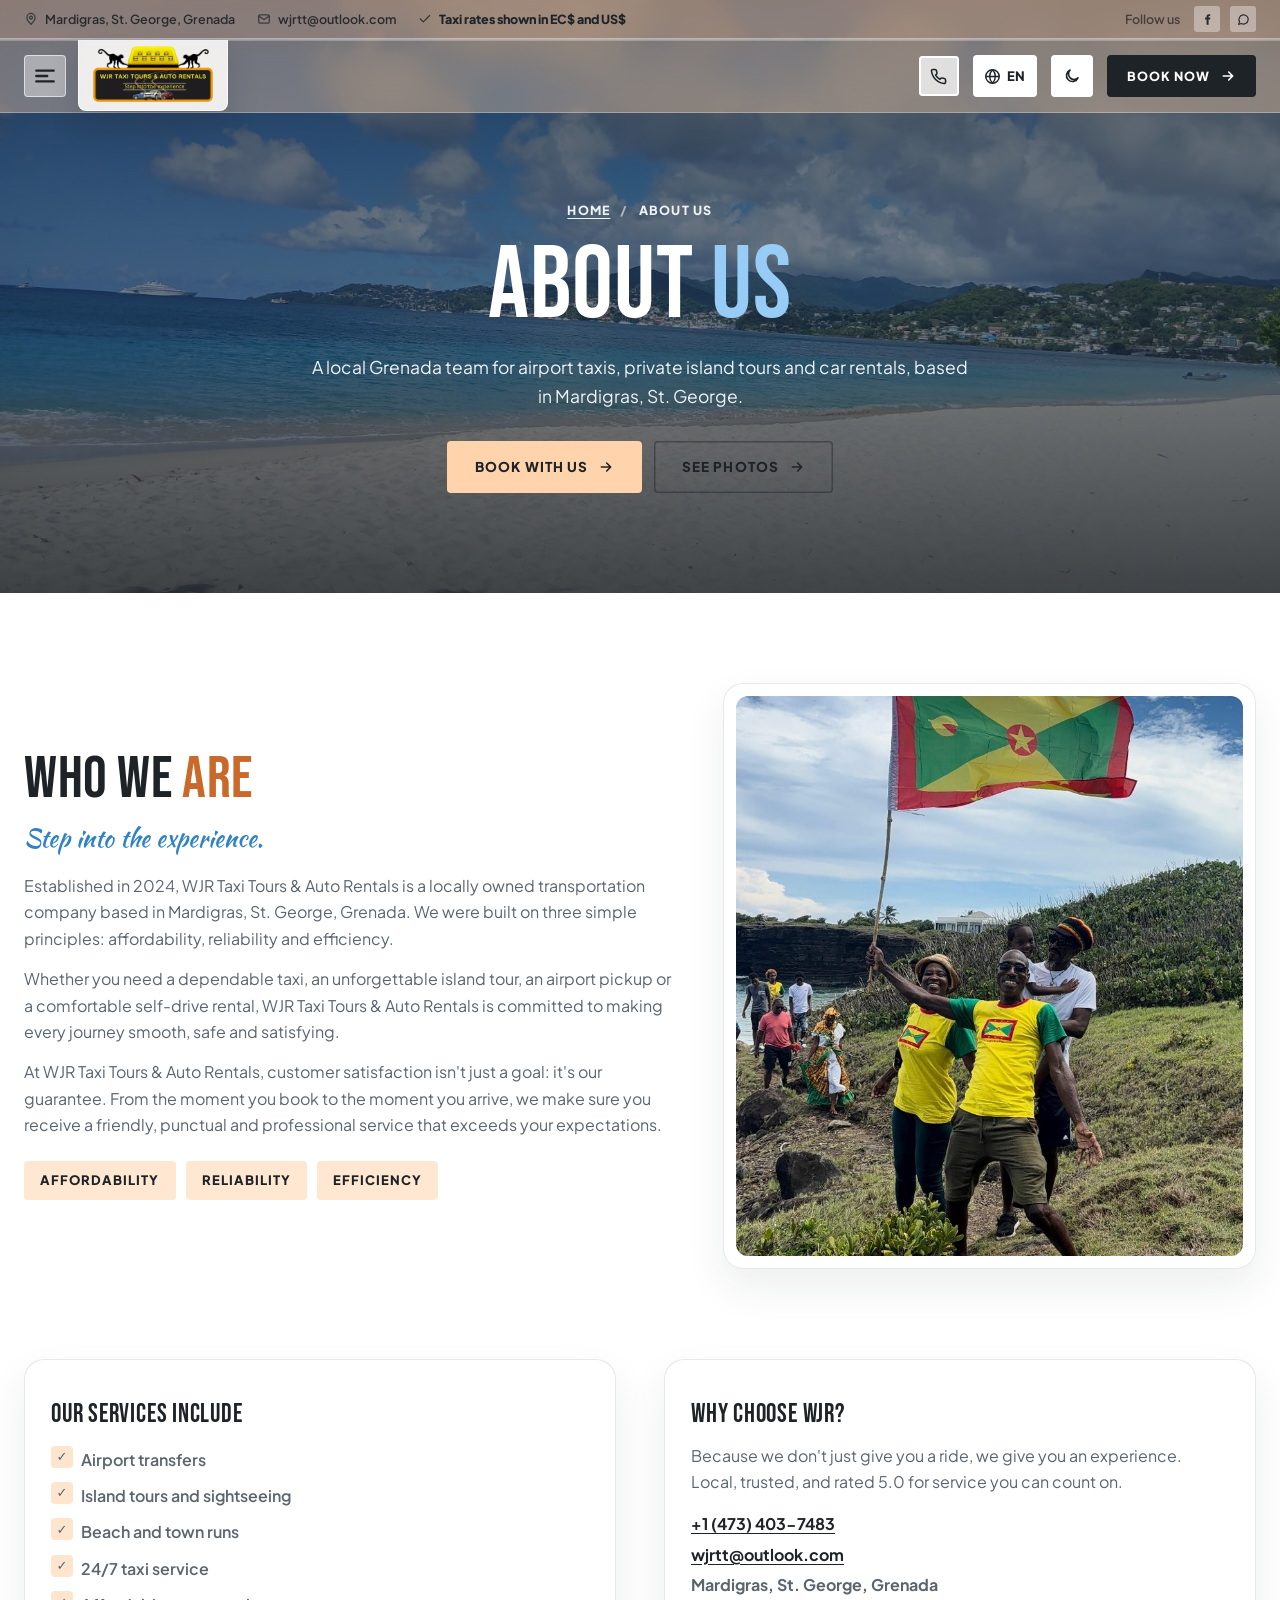
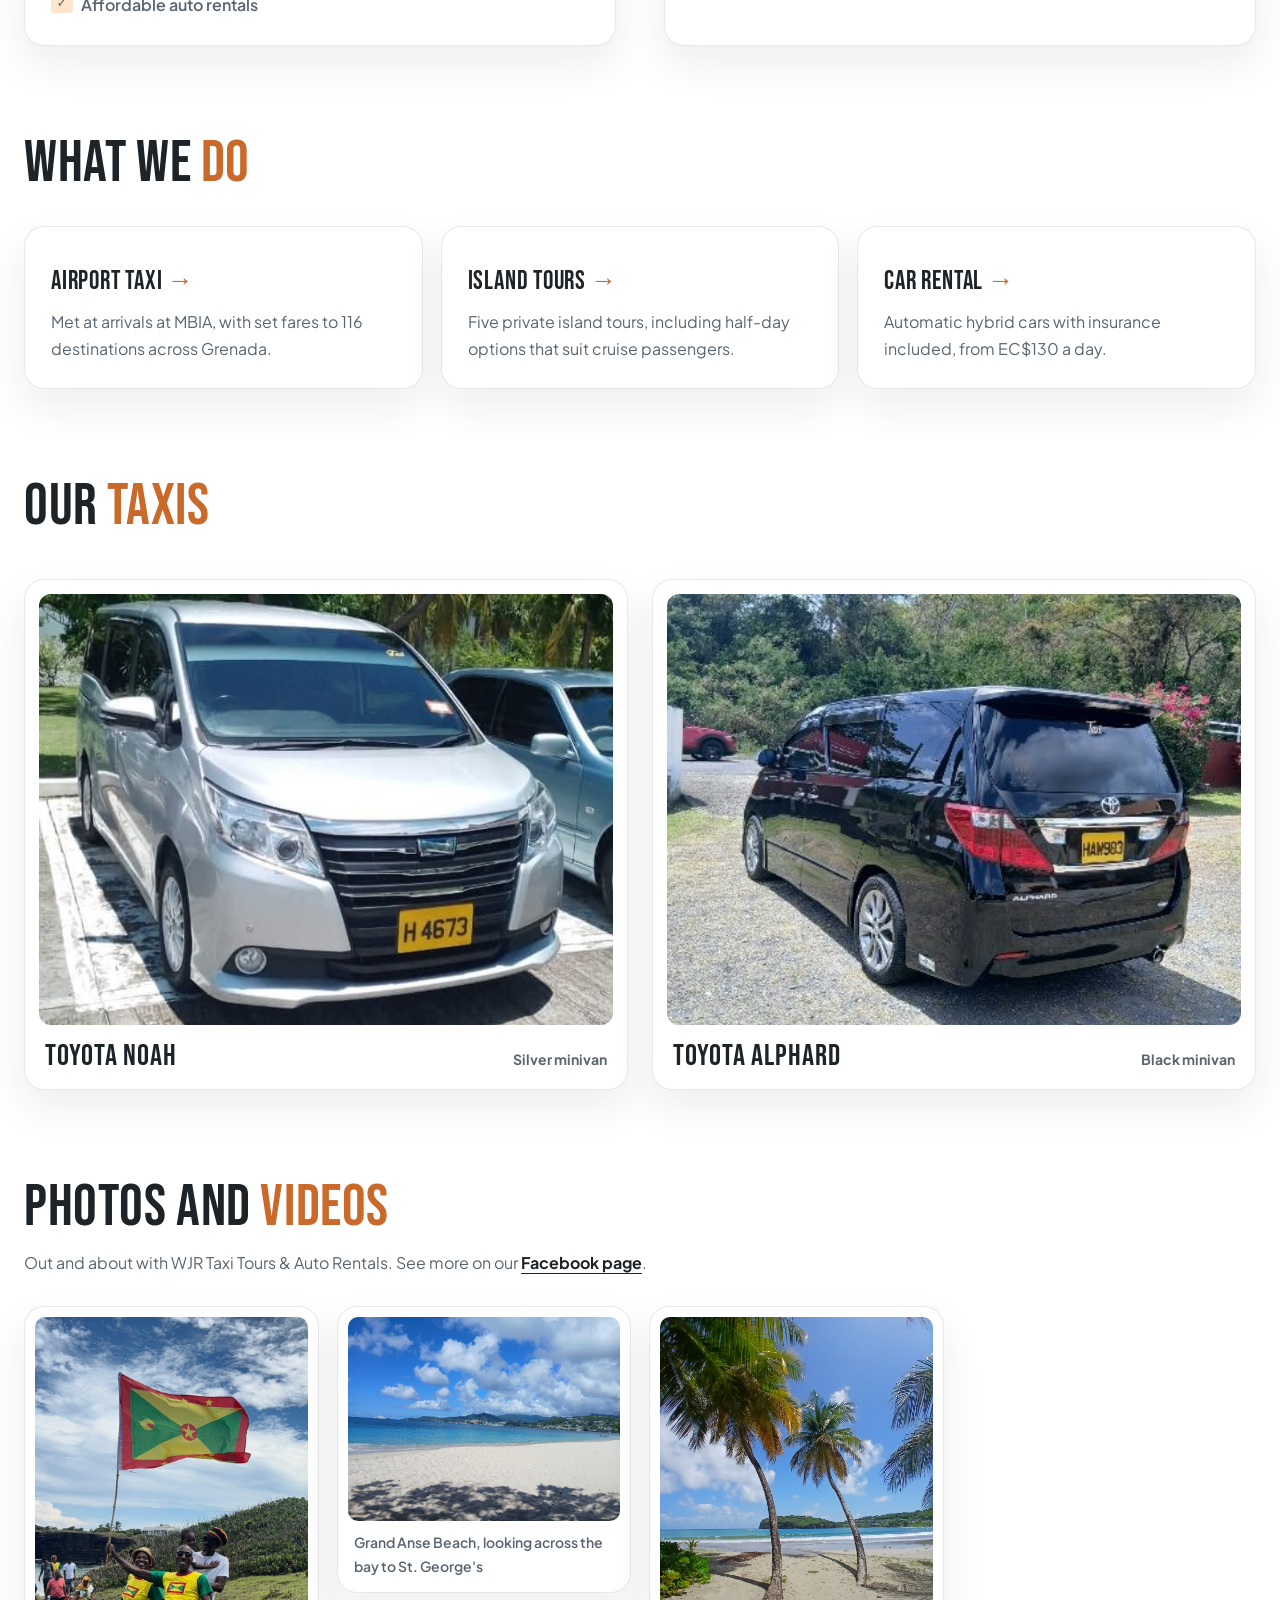
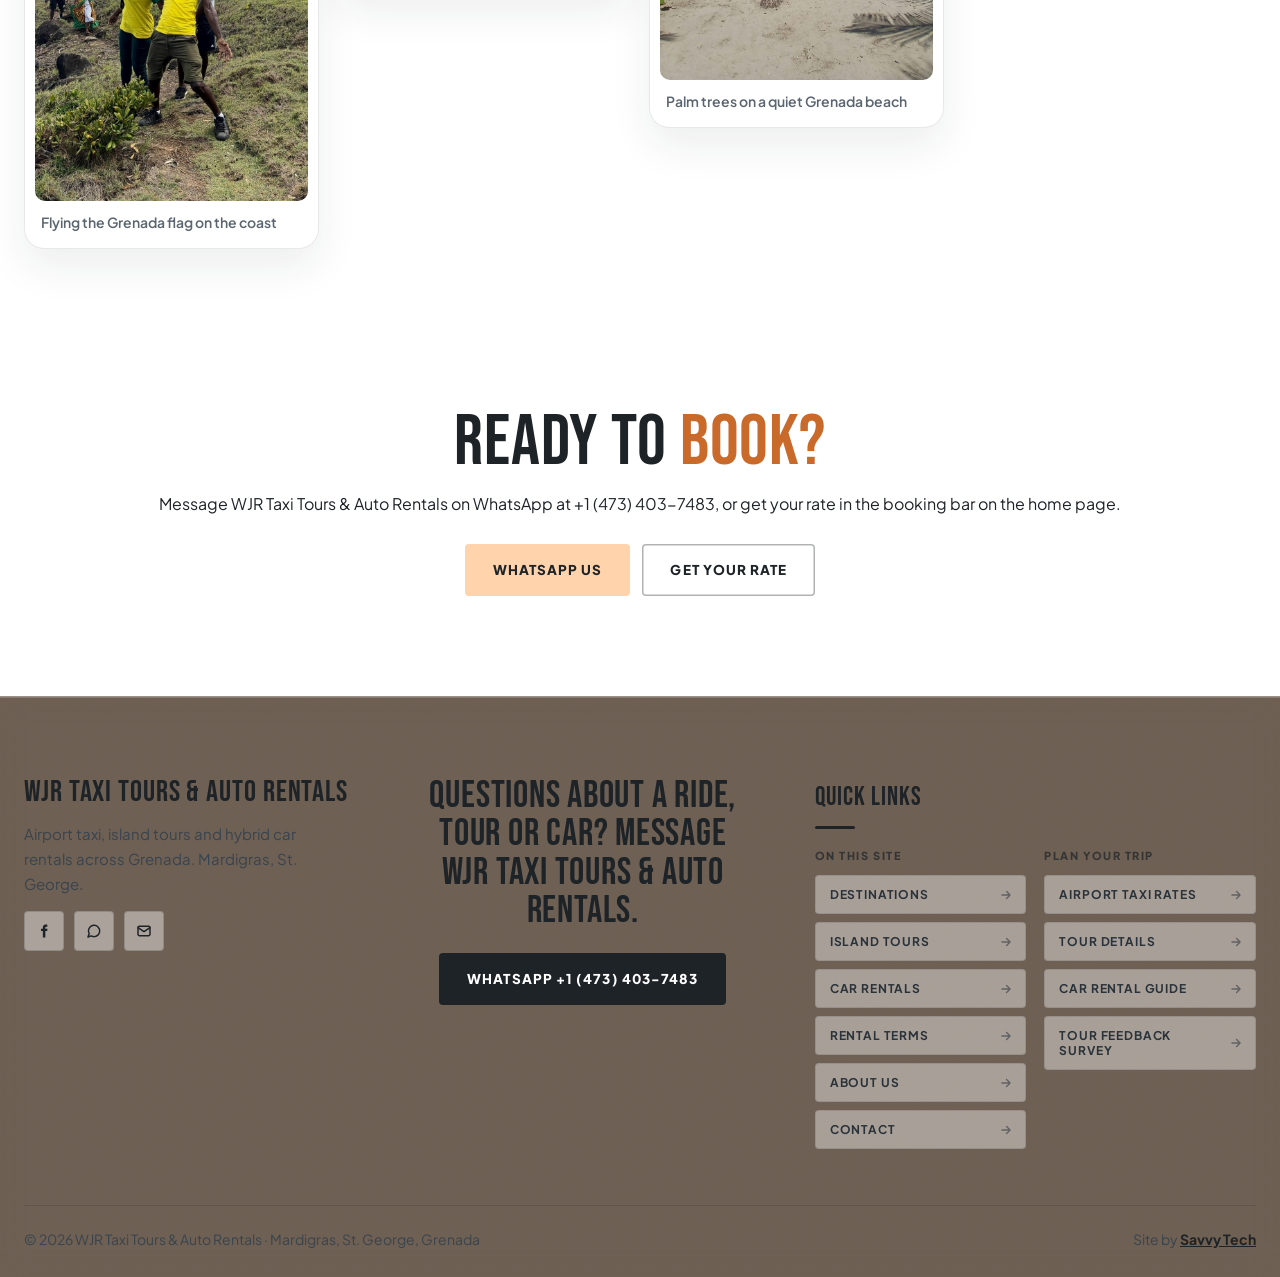
==== commit 883fd1a1: "Add files via upload" ====
--- a/about/index.html
+++ b/about/index.html
@@ -214,7 +214,7 @@
 <link rel="preconnect" href="https://fonts.googleapis.com">
 <link rel="preconnect" href="https://fonts.gstatic.com" crossorigin>
 <link href="https://fonts.googleapis.com/css2?family=Bebas+Neue&family=Kaushan+Script&family=Plus+Jakarta+Sans:wght@400;500;600;700;800&display=swap" rel="stylesheet">
-<link rel="stylesheet" href="css/styles.css?v=202611071440">
+<link rel="stylesheet" href="css/styles.css?v=202611090840">
 <script>(function(){var t=null;try{t=new URLSearchParams(location.search).get('theme')||localStorage.getItem('wjr-theme')}catch(e){}if(t==='dark')document.documentElement.removeAttribute('data-theme');var d=document.documentElement;if('IntersectionObserver' in window){d.classList.add('js-rv');setTimeout(function(){d.classList.add('rv-all')},5000)}})();</script>
 </head>
 <body>
@@ -367,6 +367,6 @@
   <a class="btn btn-dark" href="#book">Book now</a>
   <a class="btn btn-peach wa" href="https://wa.me/14734037483" target="_blank" rel="noopener" aria-label="Chat on WhatsApp"><svg width="22" height="22" viewBox="0 0 24 24" fill="none" stroke="currentColor" stroke-width="2" stroke-linecap="round" stroke-linejoin="round"><path d="M3 21l1.7-5A8.5 8.5 0 1 1 8 19.3L3 21z"/></svg></a>
 </div>
-<script src="js/pages.js?v=202611071440"></script>
+<script src="js/pages.js?v=202611090840"></script>
 </body>
 </html>
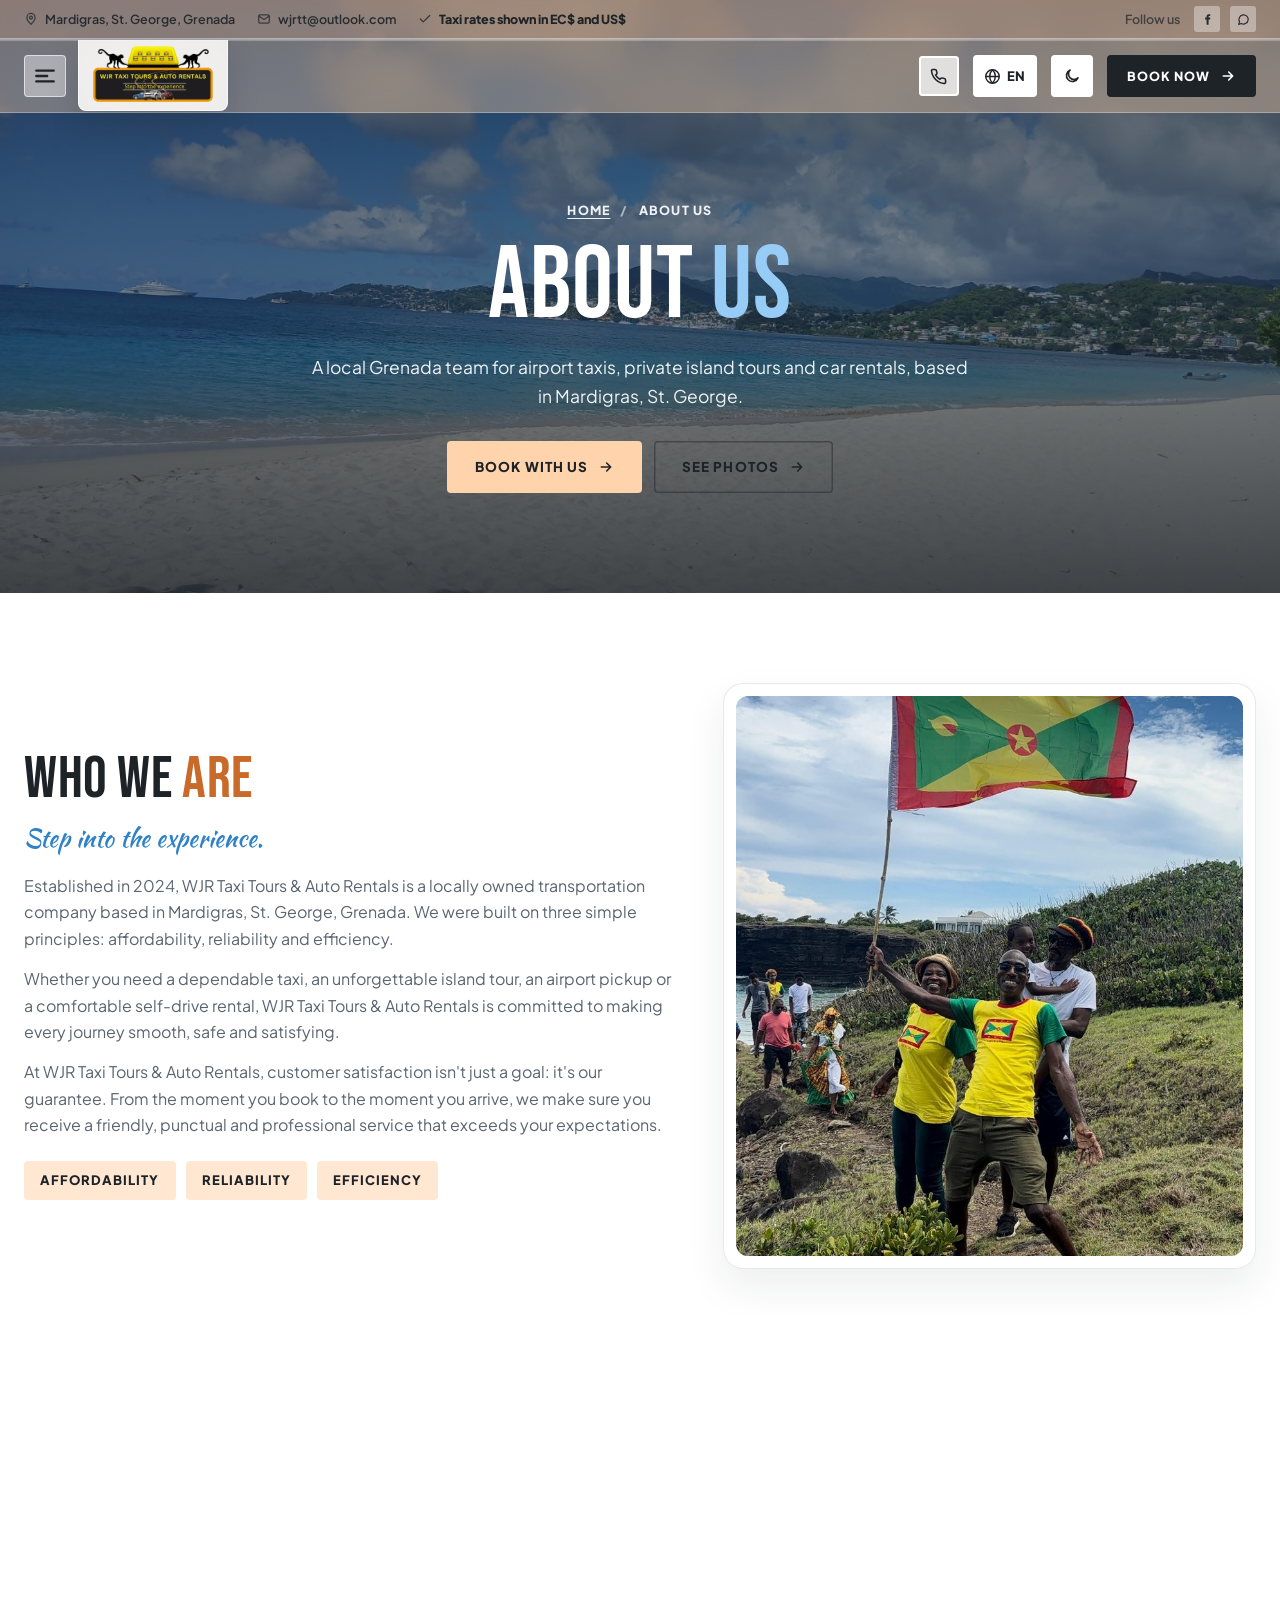
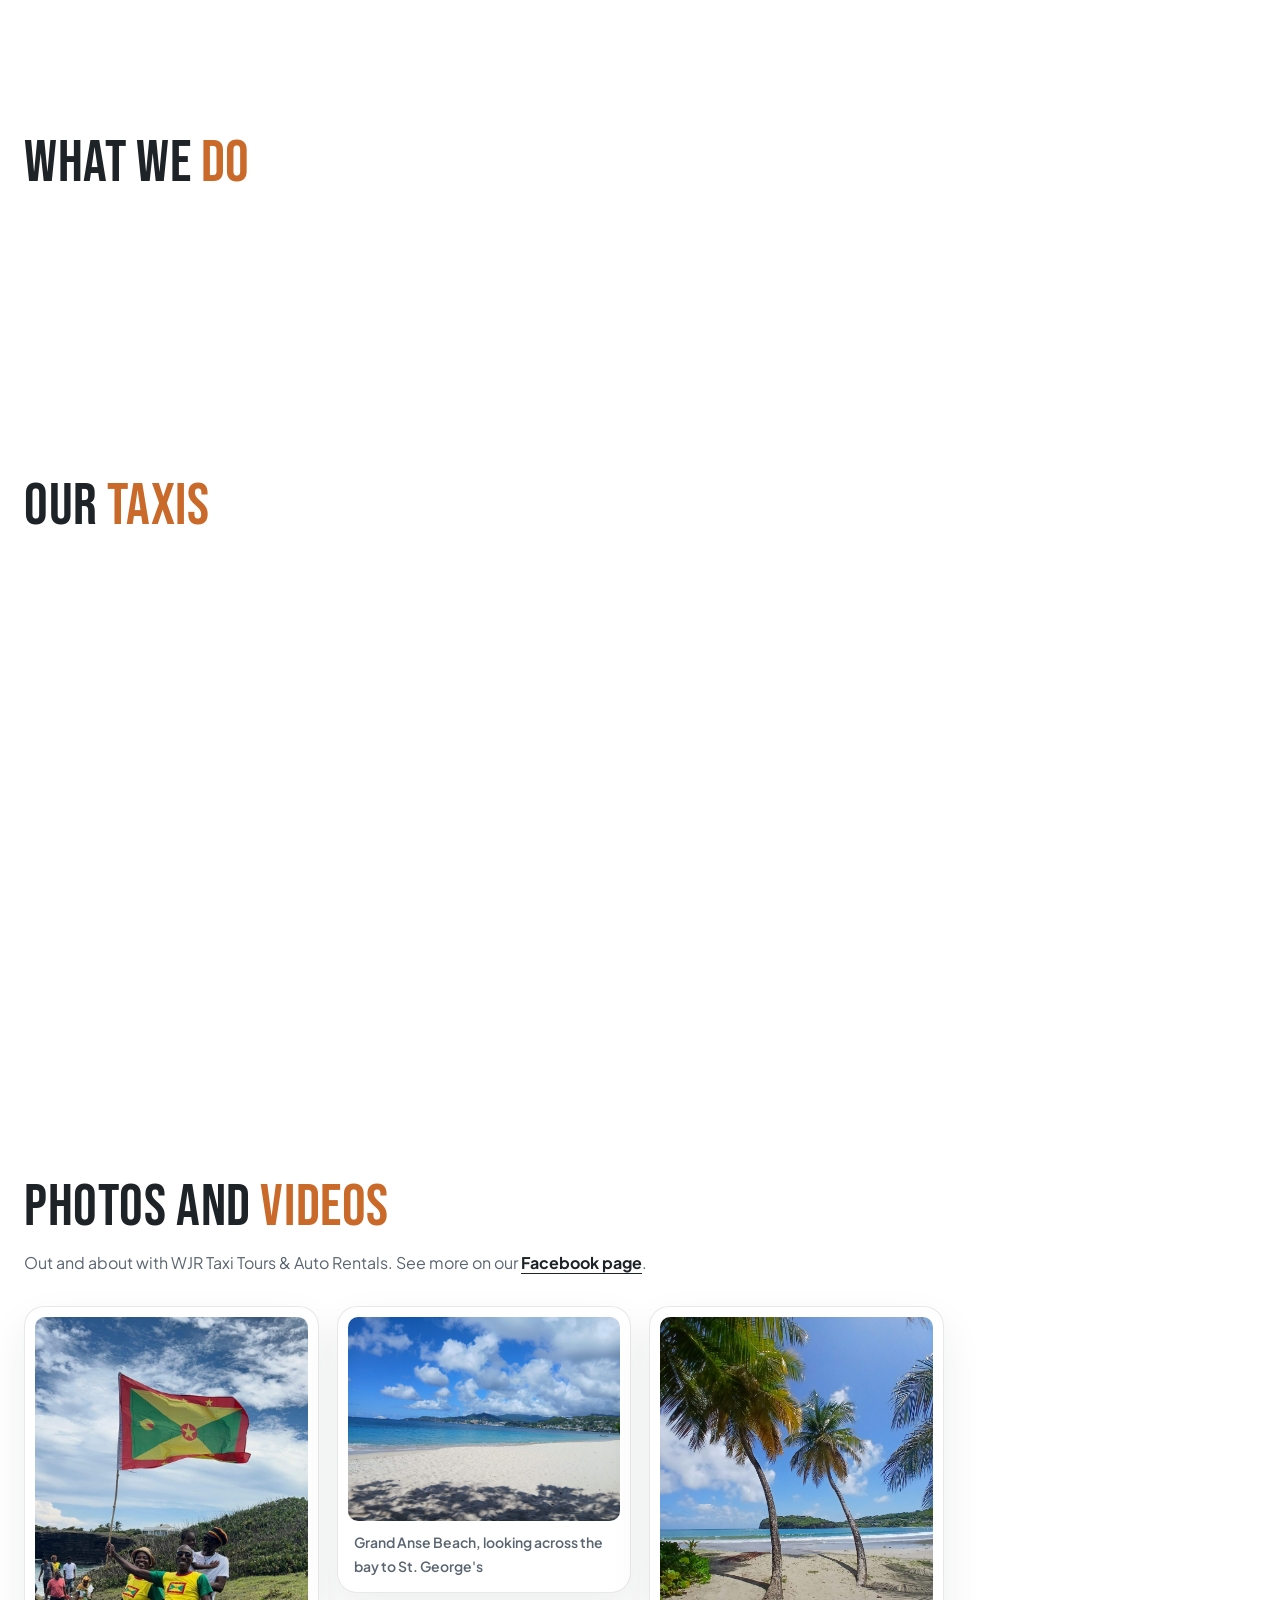
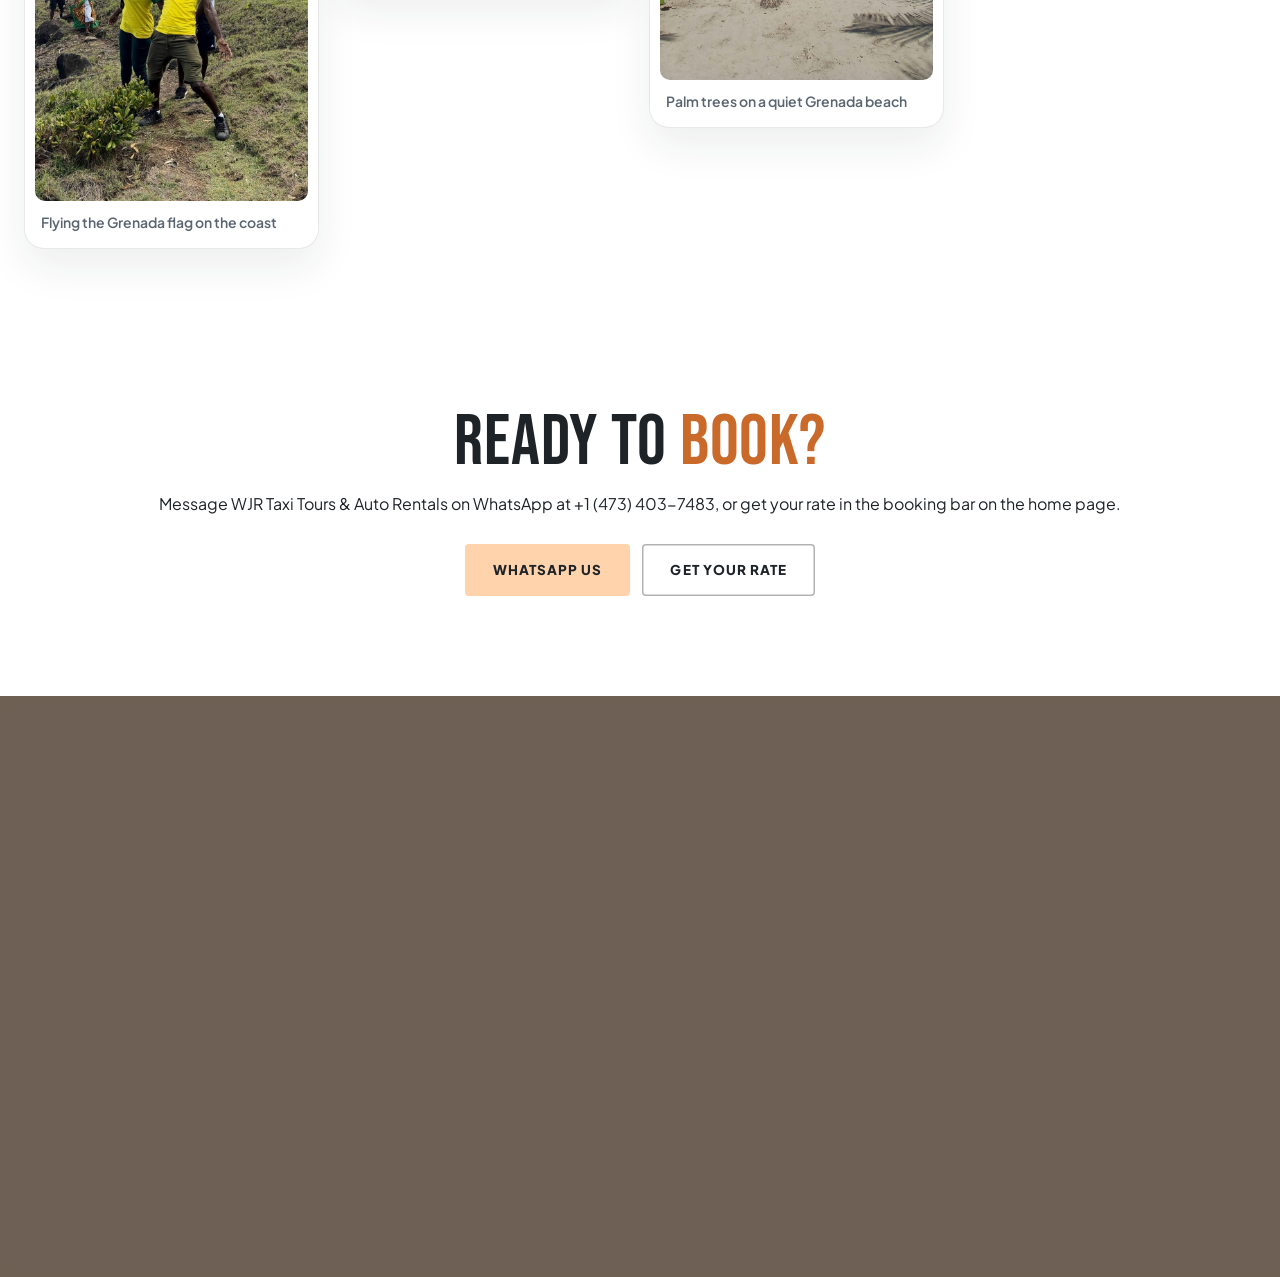
==== commit 56e47c93: "Add files via upload" ====
--- a/about/index.html
+++ b/about/index.html
@@ -214,7 +214,7 @@
 <link rel="preconnect" href="https://fonts.googleapis.com">
 <link rel="preconnect" href="https://fonts.gstatic.com" crossorigin>
 <link href="https://fonts.googleapis.com/css2?family=Bebas+Neue&family=Kaushan+Script&family=Plus+Jakarta+Sans:wght@400;500;600;700;800&display=swap" rel="stylesheet">
-<link rel="stylesheet" href="css/styles.css?v=202611090840">
+<link rel="stylesheet" href="css/styles.css?v=202611240830">
 <script>(function(){var t=null;try{t=new URLSearchParams(location.search).get('theme')||localStorage.getItem('wjr-theme')}catch(e){}if(t==='dark')document.documentElement.removeAttribute('data-theme');var d=document.documentElement;if('IntersectionObserver' in window){d.classList.add('js-rv');setTimeout(function(){d.classList.add('rv-all')},5000)}})();</script>
 </head>
 <body>
@@ -367,6 +367,6 @@
   <a class="btn btn-dark" href="#book">Book now</a>
   <a class="btn btn-peach wa" href="https://wa.me/14734037483" target="_blank" rel="noopener" aria-label="Chat on WhatsApp"><svg width="22" height="22" viewBox="0 0 24 24" fill="none" stroke="currentColor" stroke-width="2" stroke-linecap="round" stroke-linejoin="round"><path d="M3 21l1.7-5A8.5 8.5 0 1 1 8 19.3L3 21z"/></svg></a>
 </div>
-<script src="js/pages.js?v=202611090840"></script>
+<script src="js/pages.js?v=202611240830"></script>
 </body>
 </html>
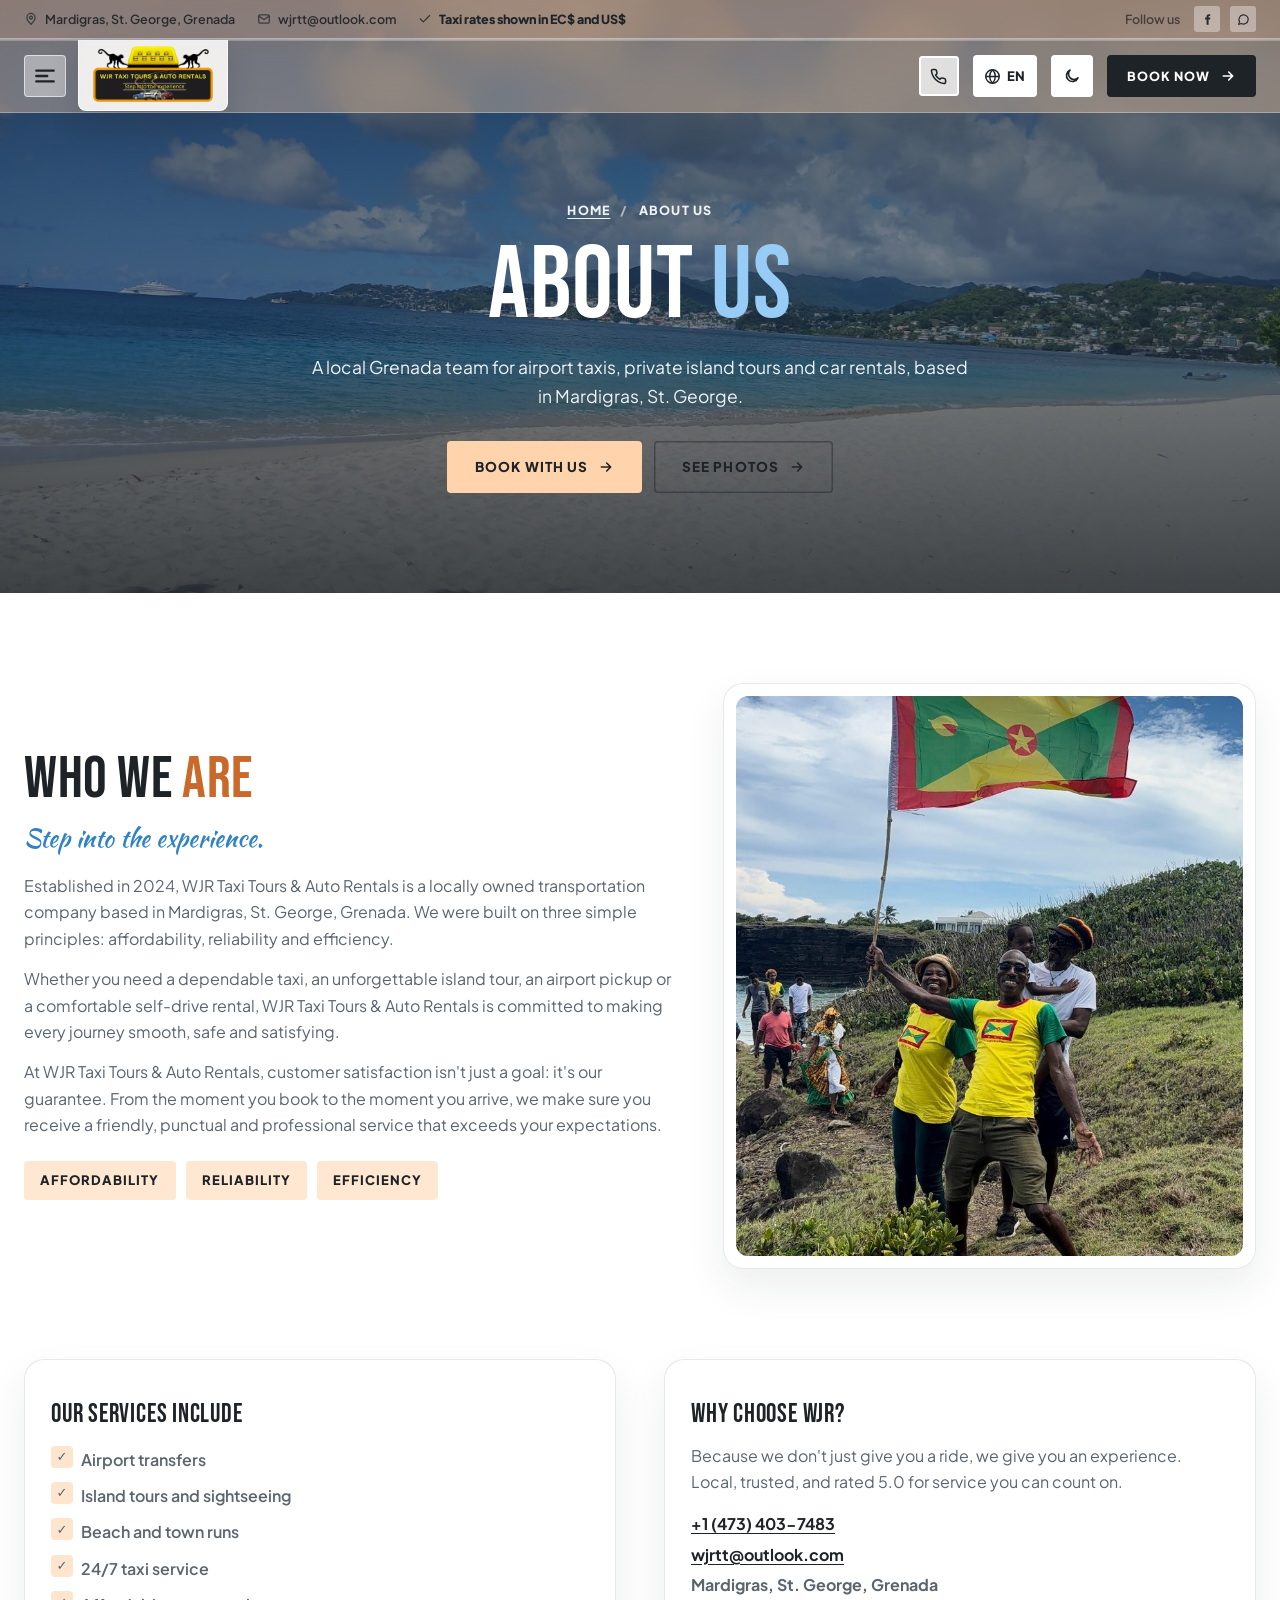
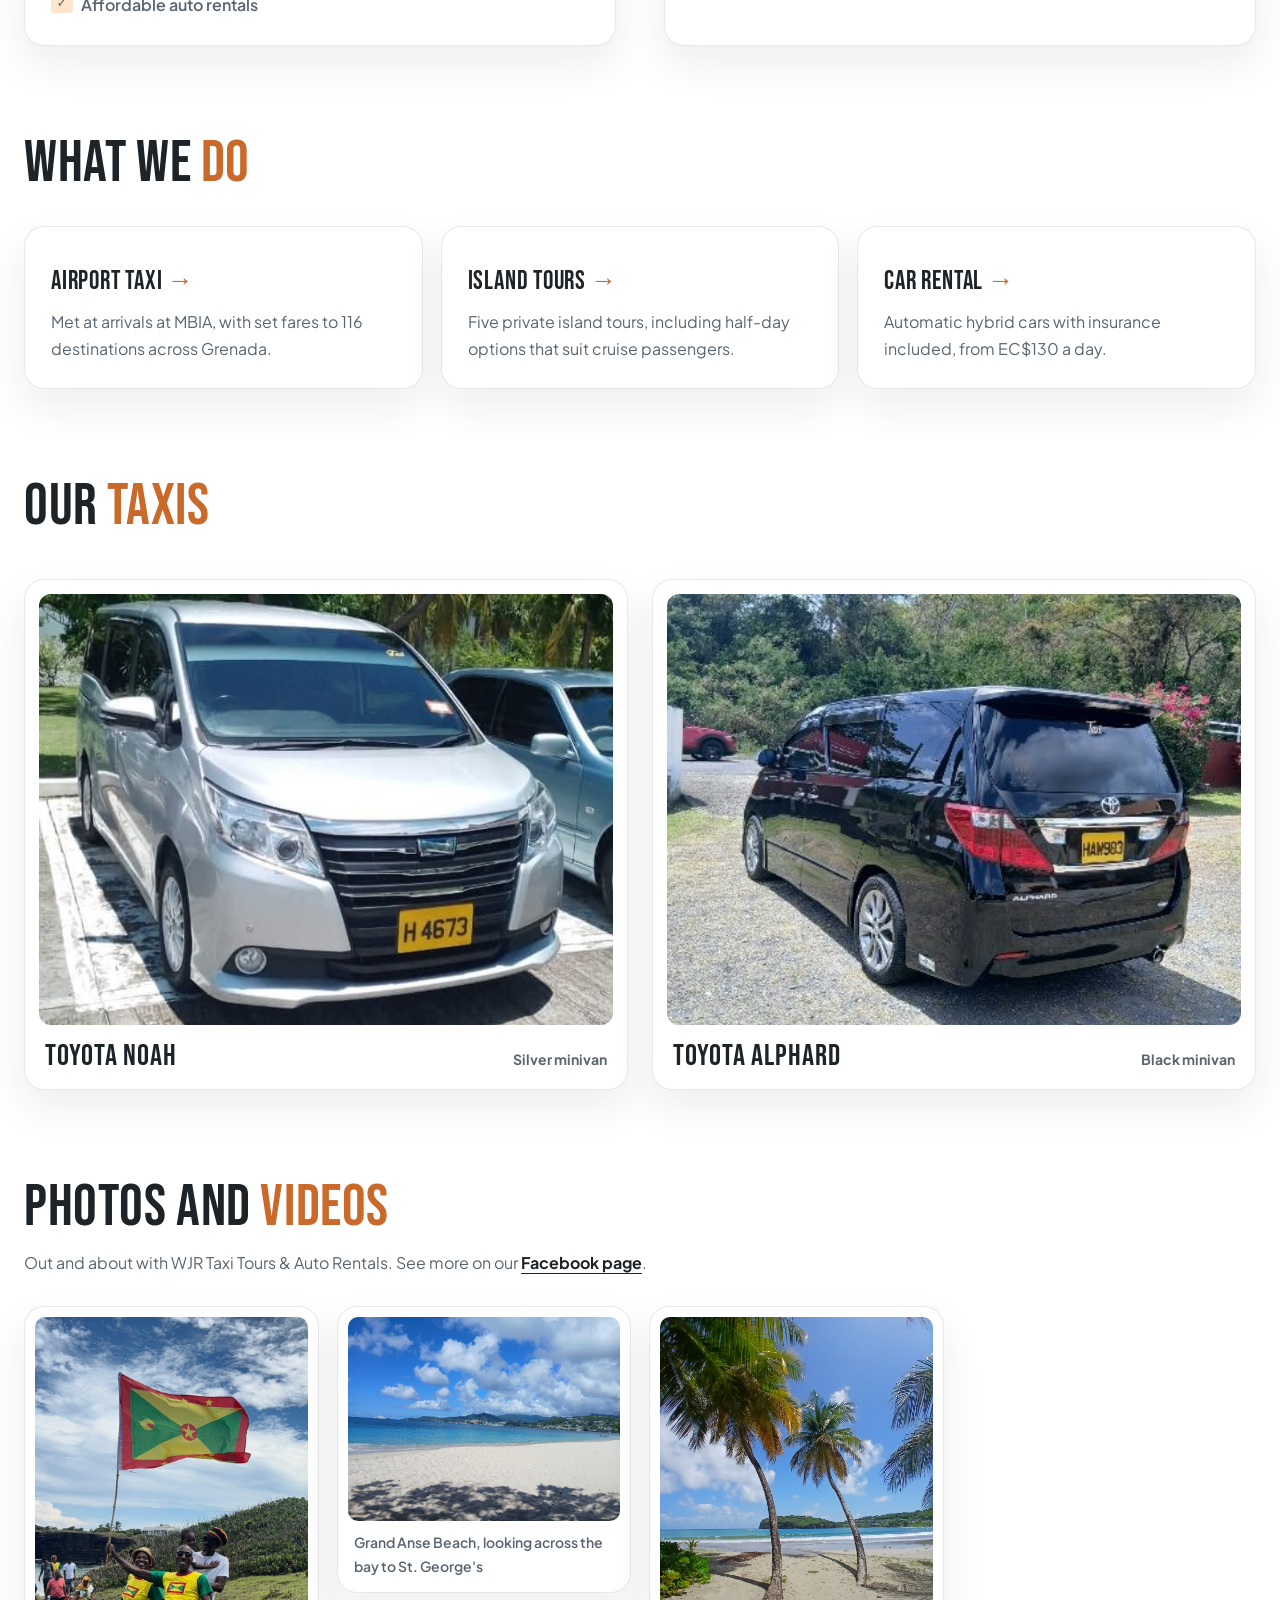
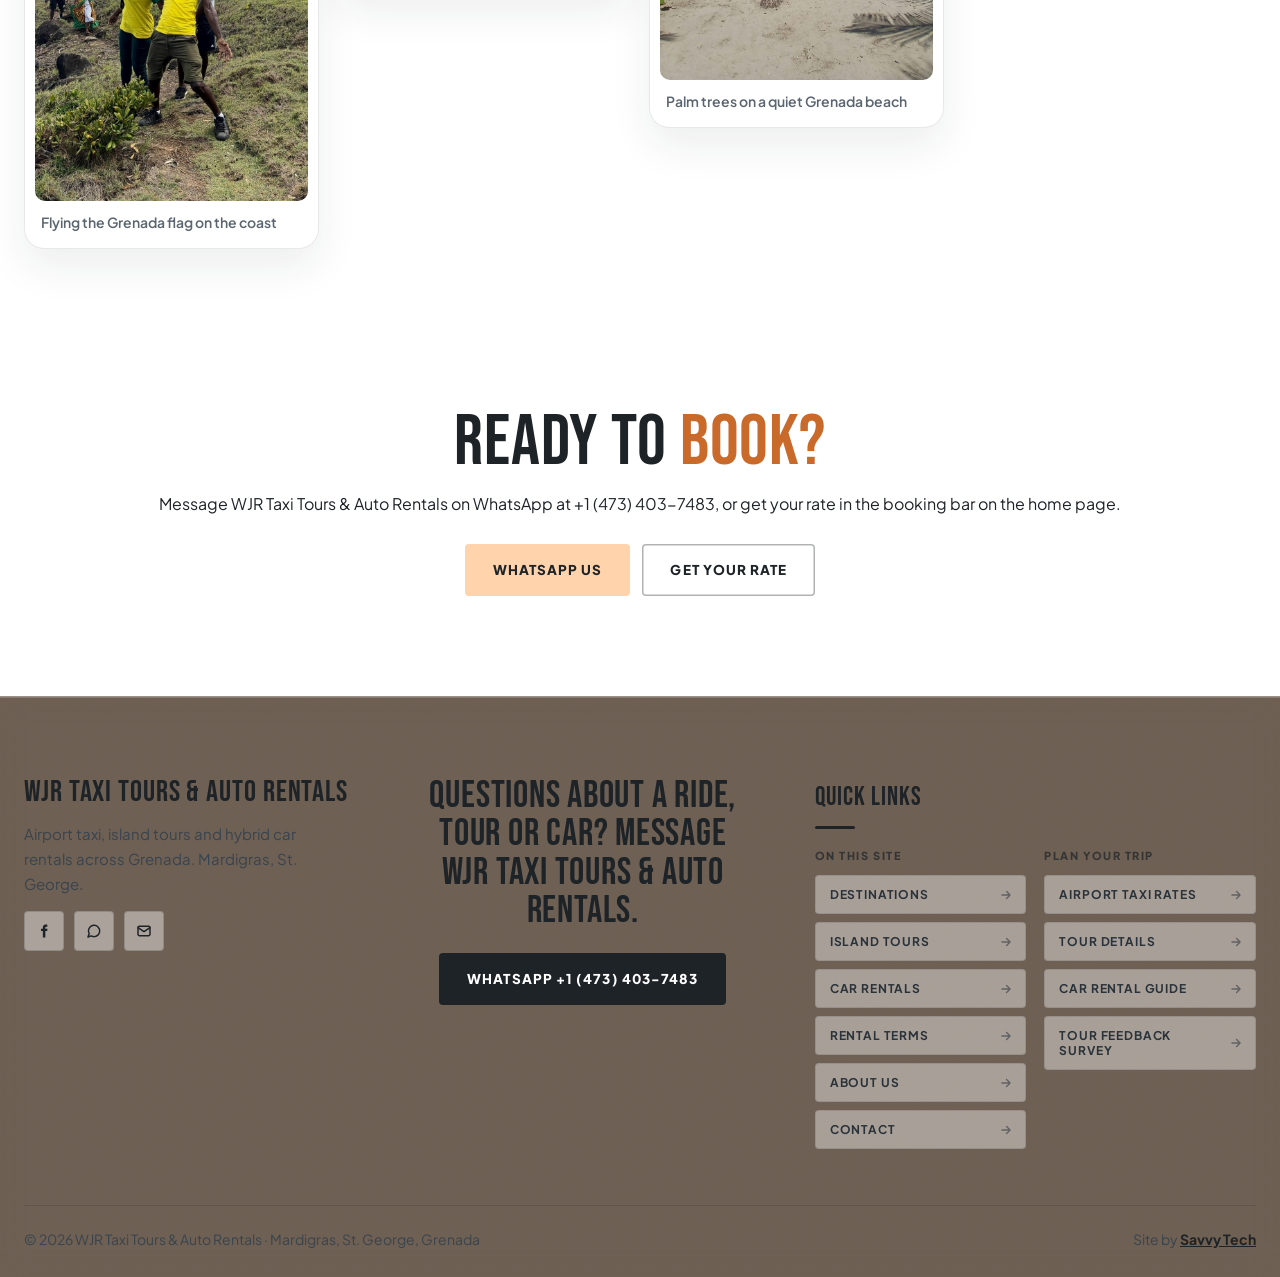
==== commit 6b22adcf: "Add files via upload" ====
--- a/about/index.html
+++ b/about/index.html
@@ -214,7 +214,7 @@
 <link rel="preconnect" href="https://fonts.googleapis.com">
 <link rel="preconnect" href="https://fonts.gstatic.com" crossorigin>
 <link href="https://fonts.googleapis.com/css2?family=Bebas+Neue&family=Kaushan+Script&family=Plus+Jakarta+Sans:wght@400;500;600;700;800&display=swap" rel="stylesheet">
-<link rel="stylesheet" href="css/styles.css?v=202611240830">
+<link rel="stylesheet" href="css/styles.css?v=202611251100">
 <script>(function(){var t=null;try{t=new URLSearchParams(location.search).get('theme')||localStorage.getItem('wjr-theme')}catch(e){}if(t==='dark')document.documentElement.removeAttribute('data-theme');var d=document.documentElement;if('IntersectionObserver' in window){d.classList.add('js-rv');setTimeout(function(){d.classList.add('rv-all')},5000)}})();</script>
 </head>
 <body>
@@ -367,6 +367,6 @@
   <a class="btn btn-dark" href="#book">Book now</a>
   <a class="btn btn-peach wa" href="https://wa.me/14734037483" target="_blank" rel="noopener" aria-label="Chat on WhatsApp"><svg width="22" height="22" viewBox="0 0 24 24" fill="none" stroke="currentColor" stroke-width="2" stroke-linecap="round" stroke-linejoin="round"><path d="M3 21l1.7-5A8.5 8.5 0 1 1 8 19.3L3 21z"/></svg></a>
 </div>
-<script src="js/pages.js?v=202611240830"></script>
+<script src="js/pages.js?v=202611251100"></script>
 </body>
 </html>
